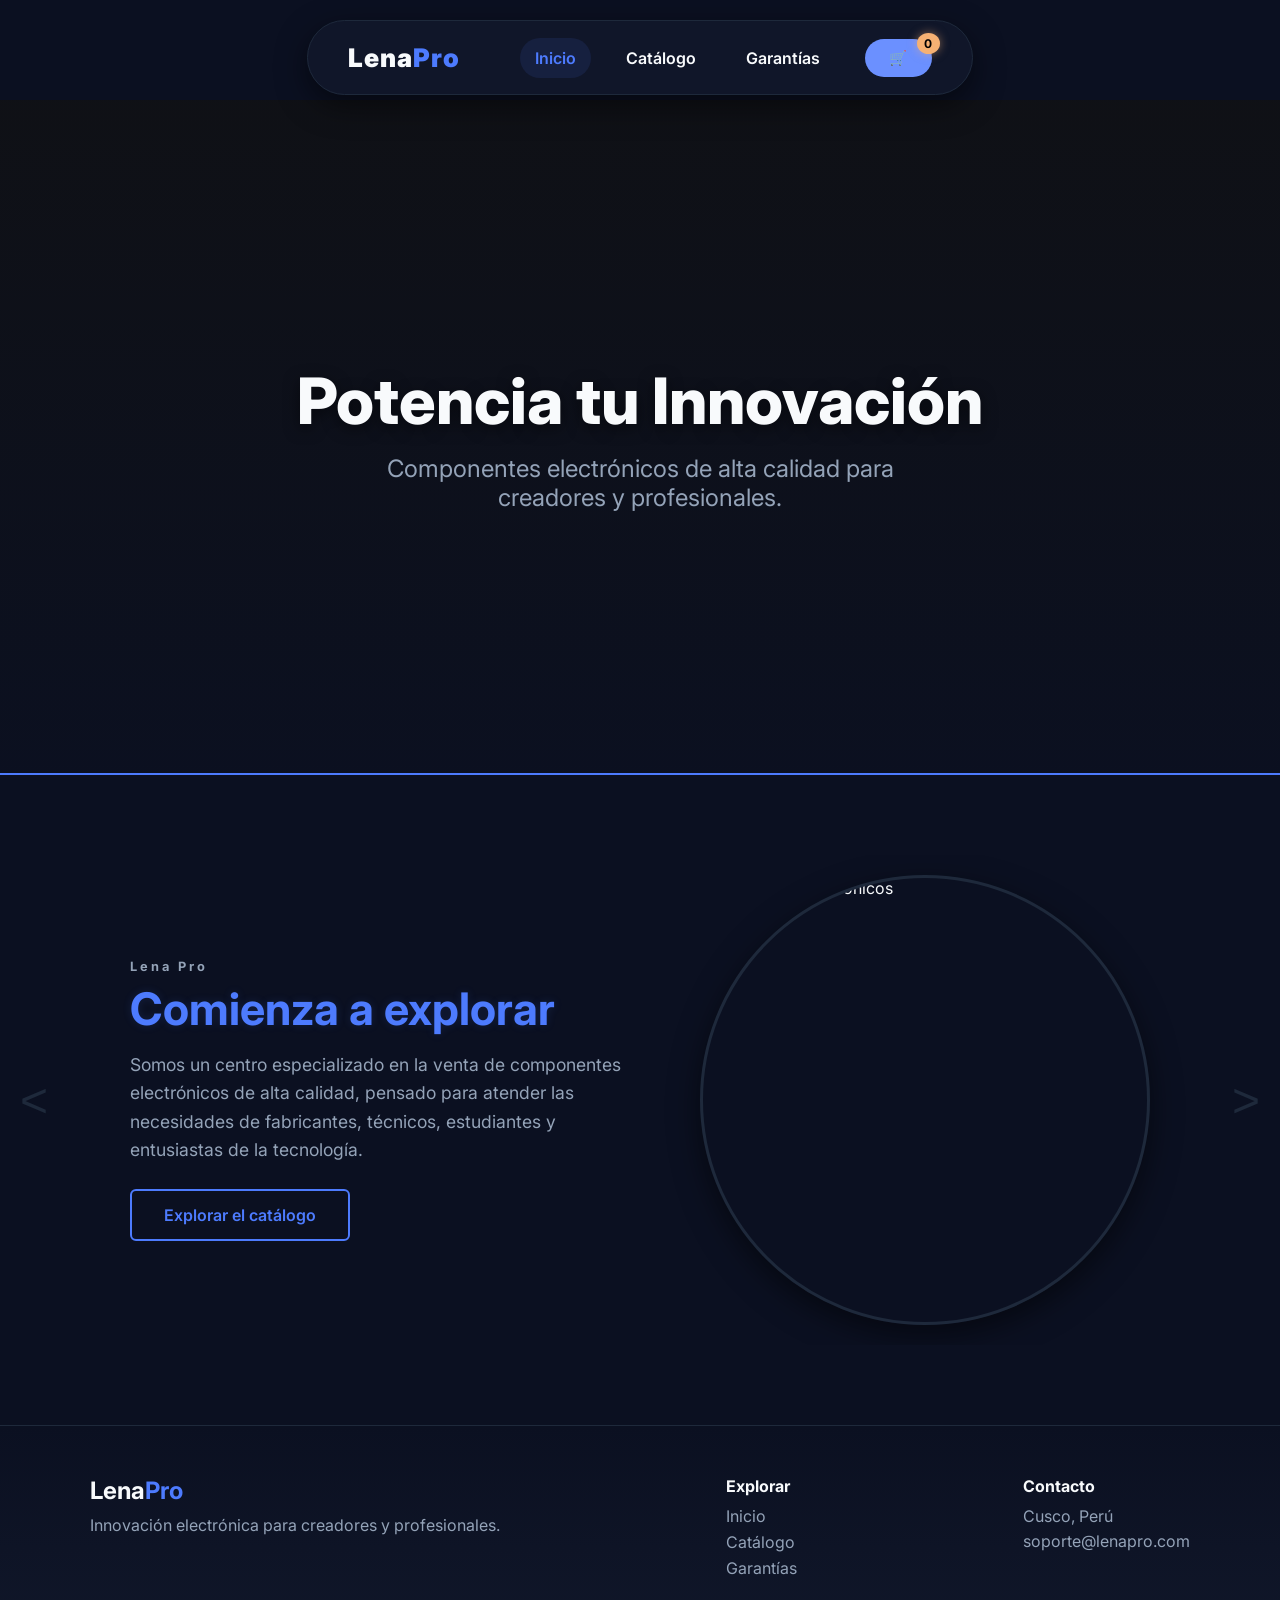
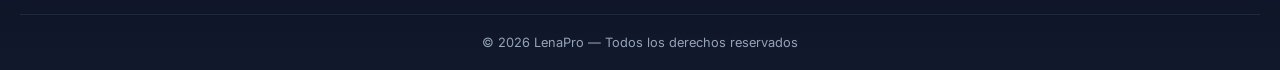
==== index.html @ ac836814 "Rename Web.html to index.html" ====
<!DOCTYPE html>
<html lang="es">

<head>
    <meta charset="UTF-8">
    <meta name="viewport" content="width=device-width, initial-scale=1.0">
    <title>Lena Pro - Componentes Electrónicos</title>
    <link href="https://fonts.googleapis.com/css2?family=Inter:wght@300;400;600;800&display=swap" rel="stylesheet">
    <link rel="stylesheet" href="css/estilos.css">
</head>

<body>

    <header class="header-flotante">
        <nav class="nav-pill">
            <input type="checkbox" id="check-menu" class="check-menu-oculto">

            <div class="nav-mobile-header">
                <a href="Web.html" class="logo-texto">Lena<span class="logo-resalte">Pro</span></a>

                <label for="check-menu" class="btn-hamburguesa" aria-label="Abrir menú">
                    <span></span>
                    <span></span>
                    <span></span>
                </label>
            </div>

            <div class="nav-colapsable">
                <ul class="nav-enlaces">
                    <li><a href="Web.html" class="active">Inicio</a></li>
                    <li><a href="catalogo.html">Catálogo</a></li>
                    <li><a href="#" id="btn-abrir-politicas">Garantías</a></li>
                </ul>

                <div class="nav-accion">
                    <a href="#" class="btn-cta-nav carrito-btn" id="btn-toggle-carrito"> 🛒
                        <span id="contador-carrito">0</span>
                    </a>
                </div>
            </div>
        </nav>
    </header>

    <div id="carrito-panel" class="carrito-panel oculto">
        <h3>Tu carrito</h3>
        <div id="carrito-items">
            <p class="carrito-vacio">El carrito está vacío</p>
        </div>
        <div class="carrito-total">
            <p>Total: S/ <span id="total">0.00</span></p>
        </div>
    </div>

    <div class="hero-banner">
        <div class="hero-content">
            <h1>Potencia tu Innovación</h1>
            <p>Componentes electrónicos de alta calidad para creadores y profesionales.</p>
        </div>
    </div>

    <main>
        <div class="carousel-wrapper">
            <button id="btn-prev" class="carousel-btn">&lt;</button>

            <div class="carousel-container">
                <div id="carousel-track" class="carousel-track">

                    <section class="carousel-slide">
                        <div class="slide-text">
                            <h2>Lena Pro</h2>
                            <h3>Comienza a explorar</h3>
                            <p>Somos un centro especializado en la venta de componentes electrónicos de alta calidad,
                                pensado para atender las necesidades de fabricantes, técnicos, estudiantes y entusiastas
                                de la tecnología.</p>
                            <a href="catalogo.html" class="action-btn">Explorar el catálogo</a>
                        </div>
                        <div class="slide-image">
                            <img class="carousel-img" src="img/tu-producto.jpg" alt="Productos Electrónicos">
                        </div>
                    </section>

                    <section class="carousel-slide">
                        <div class="slide-text">
                            <h2>Nuestra Identidad</h2>
                            <h3>Nuestra Historia</h3>
                            <p>LenaPro inició como un emprendimiento de venta de productos electrónicos a través de
                                Facebook. Con el crecimiento del negocio, surgió la necesidad de contar con una
                                plataforma propia para mejorar la experiencia del usuario.</p>
                        </div>
                        <div class="slide-image">
                            <img class="carousel-img" src="img/tu-historia.jpg" alt="Historia de Lena Pro">
                        </div>
                    </section>

                    <section class="carousel-slide">
                        <div class="slide-text">
                            <h2>Nuestra Identidad</h2>
                            <h3>Nuestra Misión</h3>
                            <p>Proporcionar componentes de alta calidad y servicios excepcionales, facilitando el desarrollo tecnológico de nuestra comunidad.</p>
                        </div>
                        <div class="slide-image">
                            <img class="carousel-img" src="img/tu-mision.jpg" alt="Misión de la empresa">
                        </div>
                    </section>

                </div>
            </div>

            <button id="btn-next" class="carousel-btn">&gt;</button>
        </div>

        </main>

    <footer class="footer-premium">
        <div class="footer-container">
            <div class="footer-brand">
                <h2>Lena<span>Pro</span></h2>
                <p>Innovación electrónica para creadores y profesionales.</p>
            </div>

            <div class="footer-links">
                <h4>Explorar</h4>
                <a href="Web.html">Inicio</a>
                <a href="catalogo.html">Catálogo</a>
                <a href="#" id="btn-abrir-politicas-footer">Garantías</a>
            </div>

            <div class="footer-contact">
                <h4>Contacto</h4>
                <p>Cusco, Perú</p>
                <p>soporte@lenapro.com</p>
            </div>
        </div>

        <div class="footer-bottom">
            <p>© 2026 LenaPro — Todos los derechos reservados</p>
        </div>
    </footer>

    <div id="modal-politicas" class="modal-overlay oculto">
        <div class="modal-content">
            <button id="btn-cerrar-modal" class="modal-close">&times;</button>
            <h2>Políticas de Cambios y Garantías</h2>
            <div class="modal-body">
                <ol>
                    <li>Comunícate a nuestro WhatsApp de soporte.</li>
                    <li>Presenta el componente en su empaque original.</li>
                    <li>Validación técnica en máximo 48 horas.</li>
                </ol>
                <p class="nota-modal">*Nota: No cubrimos daños por mala manipulación.</p>
            </div>
            <button id="btn-entendido" class="action-btn">Entendido</button>
        </div>
    </div>

    <script src="js/script.js"></script>
</body>
</html>
---- css/estilos.css ----
:root {
    --bg-base: #0B1021;       
    --bg-tarjeta: #11182B;    
    --acento-gamer: #4D7BFE;  
    --acento-pro: #6B90FF;    
    --acento-calido: #F6B173; 
    --texto-brillante: #F8FAFC; 
    --texto-suave: #94A3B8;       
    --borde-sutil: #1E293B;   
}


* {
    box-sizing: border-box;
    margin: 0;
    padding: 0;
    scroll-behavior: smooth; 
}

body {
    font-family: 'Inter', -apple-system, BlinkMacSystemFont, sans-serif;
    display: flex;
    flex-direction: column;
    min-height: 100vh;
    background-color: var(--bg-base);
    color: var(--texto-brillante);
    overflow-x: hidden; 
}


.header-flotante {
    position: fixed; 
    top: 0;
    left: 0;
    width: 100%;
    z-index: 2000; 
    padding: 15px 20px; 
    display: flex;
    justify-content: center;
    background: transparent; 
    backdrop-filter: none;
    pointer-events: none; 
}

.nav-pill {
    pointer-events: auto; 
    width: 100%;
    max-width: 1100px;
    background-color: rgba(17, 24, 43, 0.95); 
    border: 1px solid var(--borde-sutil);
    border-radius: 20px; 
    display: flex;
    flex-direction: column; 
    padding: 15px 20px;
    box-shadow: 0 10px 30px rgba(0, 0, 0, 0.5); 
    transition: all 0.3s ease;
}

.nav-mobile-header {
    display: flex;
    justify-content: space-between;
    align-items: center;
    width: 100%;
}

.logo-texto {
    font-size: 1.6rem;
    font-weight: 900;
    color: var(--texto-brillante);
    text-decoration: none;
    letter-spacing: 1px;
}

.logo-resalte { color: var(--acento-gamer); }


.check-menu-oculto { display: none; }

.btn-hamburguesa {
    cursor: pointer;
    display: flex;
    flex-direction: column;
    gap: 5px;
    padding: 5px;
}

.btn-hamburguesa span {
    display: block;
    width: 25px;
    height: 3px;
    background-color: var(--texto-brillante);
    border-radius: 3px;
    transition: all 0.3s ease;
}

.nav-colapsable {
    display: none;
    flex-direction: column;
    align-items: center;
    width: 100%;
    gap: 15px;
    padding-top: 15px;
    border-top: 1px solid var(--borde-sutil);
    margin-top: 10px;
}

.check-menu-oculto:checked ~ .nav-colapsable { display: flex; }
.check-menu-oculto:checked ~ .nav-mobile-header .btn-hamburguesa span:nth-child(1) { transform: translateY(8px) rotate(45deg); }
.check-menu-oculto:checked ~ .nav-mobile-header .btn-hamburguesa span:nth-child(2) { opacity: 0; }
.check-menu-oculto:checked ~ .nav-mobile-header .btn-hamburguesa span:nth-child(3) { transform: translateY(-8px) rotate(-45deg); }

.nav-enlaces {
    display: flex;
    flex-direction: column; 
    list-style: none;
    gap: 5px;
    width: 100%;
    text-align: center;
}

.nav-enlaces a {
    text-decoration: none;
    color: var(--texto-brillante);
    font-weight: 600;
    font-size: 1rem;
    padding: 10px 15px;
    border-radius: 25px; 
    transition: all 0.3s ease;
    display: block;
}

.nav-enlaces a:hover, .nav-enlaces a.active {
    color: var(--acento-gamer);
    background-color: rgba(77, 123, 254, 0.1);
}

.btn-cta-nav {
    background-color: var(--acento-pro); 
    color: var(--texto-brillante);
    padding: 10px 24px;
    border-radius: 50px; 
    text-decoration: none;
    font-weight: 800;
    font-size: 0.9rem;
    text-transform: uppercase;
    letter-spacing: 1px;
    transition: all 0.3s ease;
    display: inline-block;
}

.btn-cta-nav:hover {
    background-color: var(--acento-gamer);
    color: var(--bg-base);
    box-shadow: 0 0 15px rgba(77, 123, 254, 0.4); 
    transform: scale(1.05);
}


.carrito-btn { position: relative; }

#contador-carrito {
    position: absolute;
    top: -6px;
    right: -8px;
    background: var(--acento-calido); /* Naranja del estilo Glitch */
    color: #000;
    font-size: 12px;
    font-weight: bold;
    padding: 3px 7px;
    border-radius: 50%;
    box-shadow: 0 0 10px rgba(246, 177, 115, 0.5);
}

.carrito-panel {
    position: fixed;
    top: 80px;
    right: 20px;
    width: 300px;
    background: var(--bg-tarjeta);
    border: 1px solid var(--borde-sutil);
    border-radius: 12px;
    padding: 20px;
    z-index: 1999;
    box-shadow: 0 10px 40px rgba(0,0,0,0.8);
    transition: transform 0.3s ease, opacity 0.3s ease;
}

.carrito-panel.oculto {
    transform: translateX(120%);
    opacity: 0;
    pointer-events: none;
}

.carrito-panel h3 { margin-bottom: 15px; border-bottom: 1px solid var(--borde-sutil); padding-bottom: 10px;}
.carrito-vacio { color: var(--texto-suave); font-style: italic; text-align: center; }
.carrito-item { display: flex; justify-content: space-between; margin-bottom: 10px; }
.carrito-item button { background: #ef4444; border: none; color: white; border-radius: 5px; cursor: pointer; }
.carrito-total { margin-top: 15px; font-weight: bold; color: var(--acento-gamer); border-top: 1px solid var(--borde-sutil); padding-top: 10px; text-align: right;}


.hero-banner {
    width: 100%;
    height: 75vh; 
    margin-top: 100px; 
    background-image: linear-gradient(to bottom, rgba(11, 16, 33, 0.3), rgba(11, 16, 33, 0.95)), url('../img/tu-imagen-hero.jpg'); 
    background-color: #111; 
    background-size: cover; 
    background-position: center; 
    background-repeat: no-repeat; 
    border-bottom: 2px solid var(--acento-gamer);
    display: flex;
    justify-content: center;
    align-items: center;
    text-align: center;
    padding: 20px;
}

.hero-content h1 {
    font-size: 2.5rem; 
    font-weight: 800;
    margin-bottom: 15px;
    text-shadow: 0 4px 15px rgba(0,0,0,0.5);
}

.hero-content p {
    font-size: 1.5rem;
    color: var(--texto-suave);
    max-width: 600px;
    margin: 0 auto;
}


.carousel-wrapper {
    position: relative; 
    padding: 40px 0; 
    background-color: var(--bg-base);
    display: block; 
}

.carousel-btn {
    position: absolute;
    top: 50%;
    transform: translateY(-50%);
    background-color: rgba(17, 24, 43, 0.9); 
    border: 1px solid var(--borde-sutil);
    border-radius: 50%; 
    width: 40px;
    height: 40px;
    display: flex;
    justify-content: center;
    align-items: center;
    font-size: 1.2rem;
    color: var(--acento-gamer);
    cursor: pointer;
    transition: all 0.3s ease;
    z-index: 20; 
}

#btn-prev { left: 5px; } 
#btn-next { right: 5px; } 

.carousel-btn:hover {
    background-color: var(--acento-pro);
    color: var(--texto-brillante);
    box-shadow: 0 0 10px var(--acento-pro);
}

.carousel-container {
    width: 100%;
    overflow: hidden; 
    max-width: 1100px;
    margin: 0 auto;
}

.carousel-track {
    display: flex;
    transition: transform 0.6s cubic-bezier(0.25, 1, 0.5, 1); 
    width: 100%;
}

.carousel-slide {
    min-width: 100%;
    box-sizing: border-box;
    padding: 10px 50px; 
    display: flex;
    flex-direction: column; 
    justify-content: center;
    align-items: center;
    gap: 20px; 
    text-align: center; 
}

.slide-text h2 { font-size: 0.8rem; color: var(--texto-suave); margin-bottom: 8px; letter-spacing: 3px; }
.slide-text h3 { font-size: 1.6rem; color: var(--acento-gamer); margin-bottom: 15px; text-shadow: 0 0 10px rgba(77, 123, 254, 0.15); }
.slide-text p { font-size: 0.95rem; line-height: 1.6; color: var(--texto-suave); margin-bottom: 25px; }

.action-btn {
    display: inline-block;
    color: var(--acento-gamer);
    padding: 10px 24px;
    font-size: 0.85rem;
    text-decoration: none;
    border: 2px solid var(--acento-gamer);
    border-radius: 6px;
    font-weight: 600;
    transition: all 0.3s ease;
}

.action-btn:hover { background-color: var(--acento-gamer); color: var(--bg-base); box-shadow: 0 0 15px rgba(77, 123, 254, 0.3); }

.carousel-img {
    width: 240px; 
    height: 240px; 
    min-width: 240px; 
    min-height: 240px; 
    object-fit: cover; 
    border-radius: 50%; 
    border: 3px solid var(--borde-sutil);
    box-shadow: 0 10px 30px rgba(0,0,0,0.5);
    transition: all 0.4s ease;
}

.carousel-img:hover { border-color: var(--acento-gamer); box-shadow: 0 0 40px rgba(77, 123, 254, 0.2); transform: scale(1.02); }


.filtros-wrapper {
    display: flex;
    flex-direction: column;
    gap: 20px;
    margin-bottom: 50px;
    background-color: var(--bg-tarjeta);
    padding: 20px 30px;
    border-radius: 15px;
    border: 1px solid var(--borde-sutil);
    box-shadow: 0 10px 30px rgba(0, 0, 0, 0.3);
}


.barra-busqueda {
    display: flex;
    width: 100%;
    position: relative;
}

.barra-busqueda input {
    flex: 1;
    padding: 16px 20px;
    background-color: var(--bg-base); 
    border: 2px solid var(--borde-sutil);
    color: var(--texto-brillante);
    font-size: 1rem;
    border-radius: 12px 0 0 12px; 
    outline: none;
    transition: all 0.3s ease;
}


.barra-busqueda input:focus {
    border-color: var(--acento-gamer);
    box-shadow: inset 0 0 10px rgba(77, 123, 254, 0.2);
}

.barra-busqueda input::placeholder {
    color: var(--texto-suave);
}


.barra-busqueda button {
    padding: 0 25px;
    background-color: var(--acento-gamer);
    color: var(--bg-base);
    border: none;
    border-radius: 0 12px 12px 0; 
    cursor: pointer;
    transition: all 0.3s ease;
    display: flex;
    align-items: center;
    justify-content: center;
}

.barra-busqueda button:hover {
    background-color: var(--texto-brillante);
    box-shadow: 0 0 15px var(--acento-gamer);
}


.botones-filtro {
    display: flex;
    justify-content: flex-end; 
}


.btn-filtro {
    background-color: transparent;
    color: var(--texto-suave);
    border: 2px solid var(--texto-suave);
    padding: 10px 24px;
    border-radius: 50px;
    cursor: pointer;
    font-weight: 800;
    text-transform: uppercase;
    text-decoration: none;
    letter-spacing: 1px;
    transition: all 0.3s ease;
    font-size: 0.9rem;
}

/* Efecto hover del botón */
.btn-filtro:hover, .btn-filtro.active {
    background-color: rgba(246, 177, 115, 0.1); /* Fondo naranja tenue */
    color: var(--acento-calido);
    border-color: var(--acento-calido);
    box-shadow: 0 0 15px rgba(246, 177, 115, 0.4);
    transform: translateY(-2px);
}


.catalogo-grid { 
    display: grid; 
    grid-template-columns: repeat(auto-fill, minmax(280px, 1fr)); 
    gap: 30px; 
}

.producto-card {
    background-color: var(--bg-tarjeta);
    border: 1px solid var(--borde-sutil);
    border-radius: 20px; 
    box-shadow: 2px 2px 10px rgba(0, 0, 0, 0.5);
    display: flex;
    flex-direction: column;
    overflow: hidden;
    position: relative;
    transition: all 0.3s ease-in-out;
    padding: 0; 
}

.producto-card:hover {
    box-shadow: 0 0 0 4px var(--acento-gamer), 0 10px 25px rgba(77, 123, 254, 0.2);
    transform: translateY(-6px);
    border-color: transparent;
}

.producto-card::before {
    content: '';
    display: block; width: 100%; aspect-ratio: 1;
    background-color: rgba(0, 0, 0, 0.3);
    background-image: 
        linear-gradient(rgba(255,255,255,0.03) 1px, transparent 1px),
        linear-gradient(90deg, rgba(255,255,255,0.03) 1px, transparent 1px);
    background-size: 20px 20px;
    border-bottom: 1px solid var(--borde-sutil);
    position: absolute; top: 0; left: 0; z-index: 1;
}

.badge {
    position: absolute; top: 15px; left: 15px;
    color: #000; font-weight: 900; font-size: 11px; letter-spacing: 1px;
    padding: 5px 10px; border-radius: 6px; z-index: 3;
    box-shadow: 0 4px 10px rgba(0,0,0,0.3);
}
.badge-nuevo { background-color: #4bf696; }
.badge-seller { background-color: var(--acento-calido); }

.producto-card img { 
    width: 75%; height: auto; aspect-ratio: 1; object-fit: contain; 
    margin: 20px auto 10px auto; 
    position: relative; z-index: 2; 
    filter: drop-shadow(5px 5px 10px rgba(0, 0, 0, 0.8));
    transition: transform 0.4s cubic-bezier(0.175, 0.885, 0.32, 1.275);
}

.producto-card:hover img { transform: scale(1.15); }

.producto-categoria { 
    color: var(--texto-suave); font-size: 11px; font-weight: 700; text-transform: uppercase; letter-spacing: 1px;
    margin: -10px 20px 0 20px; z-index: 2; position: relative; text-align: left; display: block;
}

.producto-card h3 { 
    font-size: 1.1rem; font-weight: 900; text-transform: uppercase; line-height: 1.2;
    color: var(--texto-brillante); margin: 15px 20px 5px 20px; position: relative; z-index: 2; text-align: left;
}

.producto-precio { 
    font-size: 1.4rem; font-weight: 900; color: var(--acento-calido); 
    margin: 0 20px 20px 20px; position: relative; z-index: 2; text-align: left;
}

.producto-precio span { font-size: 12px; color: var(--texto-suave); font-weight: normal; margin-left: 3px; }

.btn-comprar {
    background-color: var(--acento-gamer); color: #fff;
    border: none; border-radius: 10px; padding: 12px 20px;
    font-size: 0.9rem; font-weight: 900; text-transform: uppercase; letter-spacing: 1px;
    cursor: pointer; transition: all 0.3s ease;
    width: calc(100% - 40px); margin: auto 20px 20px 20px; position: relative; z-index: 2;
}

.btn-comprar:hover { 
    background-color: var(--texto-brillante); color: var(--bg-base); box-shadow: 0 0 15px var(--acento-gamer); 
}

.animar { animation: pop 0.3s ease; }
@keyframes pop { 0% { transform: scale(1); } 50% { transform: scale(1.2); } 100% { transform: scale(1); } }


.footer-premium {
    background: linear-gradient(180deg, #0B1021, #11182B);
    border-top: 1px solid var(--borde-sutil);
    padding: 50px 20px 20px;
}

.footer-container {
    max-width: 1100px; margin: auto; display: flex; justify-content: space-between; gap: 30px; flex-wrap: wrap;
}

.footer-brand h2 { font-size: 1.5rem; }
.footer-brand span { color: var(--acento-gamer); }
.footer-brand p { color: var(--texto-suave); margin-top: 10px; }

.footer-links h4, .footer-contact h4 { margin-bottom: 10px; color: var(--texto-brillante); }
.footer-links a { display: block; color: var(--texto-suave); text-decoration: none; margin-bottom: 6px; transition: 0.3s; }
.footer-links a:hover { color: var(--acento-gamer); }
.footer-contact p { color: var(--texto-suave); margin-bottom: 5px; }

.footer-bottom { text-align: center; margin-top: 30px; font-size: 0.8rem; color: var(--texto-suave); border-top: 1px solid var(--borde-sutil); padding-top: 20px;}


.modal-overlay {
    position: fixed; top: 0; left: 0; width: 100%; height: 100%; background-color: rgba(11, 16, 33, 0.85); 
    display: flex; justify-content: center; align-items: center; z-index: 3000; padding: 20px; opacity: 1; transition: opacity 0.3s ease;
}

.oculto { display: none !important; opacity: 0; }

.modal-content {
    background-color: var(--bg-tarjeta); border: 1px solid var(--acento-gamer); border-radius: 12px; width: 100%; max-width: 500px; padding: 30px; position: relative; box-shadow: 0 10px 40px rgba(77, 123, 254, 0.15); text-align: left;
}

.modal-close { position: absolute; top: 15px; right: 20px; background: none; border: none; color: var(--texto-suave); font-size: 2rem; cursor: pointer; transition: color 0.3s; }
.modal-close:hover { color: var(--acento-gamer); }
.modal-content h2 { font-size: 1.5rem; margin-bottom: 20px; padding-right: 30px; }
.modal-body p, .modal-body li { color: var(--texto-suave); font-size: 1rem; line-height: 1.6; margin-bottom: 15px; }
.modal-body ol { padding-left: 20px; margin-bottom: 20px; color: var(--texto-suave); }
.nota-modal { font-size: 0.85rem !important; color: #ef4444 !important; font-style: italic; }
.modal-content .action-btn { width: 100%; text-align: center; margin-top: 10px; }


@media (min-width: 768px) {

    .header-flotante { padding: 20px; }
    .nav-pill { 
        flex-direction: row; justify-content: center; align-items: center; 
        border-radius: 50px; padding: 10px 40px; height: 75px; width: auto; gap: 60px; 
    }
    .btn-hamburguesa { display: none; }
    .nav-colapsable { 
        display: flex !important; flex-direction: row; width: auto; padding-top: 0; 
        border-top: none; margin-top: 0; gap: 30px; align-items: center; flex: unset; justify-content: center; 
    }
    .nav-enlaces { flex-direction: row; width: auto; gap: 20px; margin: 0; }
    

    .hero-content h1 { font-size: 4rem; }


    .carousel-wrapper { display: flex; padding: 80px 20px; }
    .carousel-btn { position: static; transform: none; background: none; border: none; width: auto; height: auto; font-size: 3rem; color: var(--borde-sutil); }
    .carousel-btn:hover { background: none; color: var(--acento-gamer); box-shadow: none; transform: scale(1.2); }
    .carousel-slide { flex-direction: row; padding: 20px 40px; gap: 60px; text-align: left; }
    .slide-text { text-align: left; }
    .slide-text h3 { font-size: 2.8rem; }
    .slide-text p { font-size: 1.1rem; }
    .action-btn { padding: 14px 32px; font-size: 1rem; }
    .slide-image { flex: 0 0 auto; } 
    .carousel-img { width: 450px; height: 450px; min-width: 450px; min-height: 450px; flex-shrink: 0; max-width: none; } 

    /* --- 4. CATÁLOGO Y FILTROS --- */
    .filtros-wrapper { flex-direction: row; justify-content: space-between; align-items: center; }
    .barra-busqueda { width: 70%; }
    .botones-filtro { width: 25%; }
}


.ofertas-full-width {
    width: 100vw;
    position: relative;
    left: 50%;
    right: 50%;
    margin-left: -50vw;
    margin-right: -50vw;
    display: flex;
    flex-direction: column;
    align-items: center;
    margin-bottom: 60px;
}


.carrusel-ofertas-hero {
    position: relative;
    width: 100%;
    height: 60vh; 
    min-height: 400px;
    max-height: 700px;
    overflow: hidden;
    background-color: var(--bg-base);
}

.ofertas-track {
    display: flex;
    width: 100%;
    height: 100%;
    overflow-x: auto;
    scroll-snap-type: x mandatory;
    scrollbar-width: none; 
}
.ofertas-track::-webkit-scrollbar { display: none; }

.oferta-img {
    width: 100vw; 
    height: 100%;
    object-fit: cover;
    flex-shrink: 0;
    scroll-snap-align: start;
}


.ofertas-overlay {
    position: absolute;
    top: 0; left: 0; width: 100%; height: 100%;
    background: linear-gradient(to bottom, transparent 50%, var(--bg-base) 100%);
    pointer-events: none;
}

.oferta-btn {
    position: absolute; top: 50%; transform: translateY(-50%);
    background: rgba(11, 16, 33, 0.5); color: var(--texto-brillante);
    border: 2px solid var(--texto-suave);
    width: 50px; height: 50px; border-radius: 50%;
    cursor: pointer; z-index: 10; font-weight: 900; font-size: 1.5rem;
    transition: 0.3s;
    backdrop-filter: blur(5px);
}
.oferta-btn:hover { background: var(--acento-gamer); color: var(--bg-base); border-color: var(--acento-gamer); transform: translateY(-50%) scale(1.1); }
.oferta-btn.prev { left: 30px; }
.oferta-btn.next { right: 30px; }


.categorias-grid-botones {
    display: grid;
    grid-template-columns: repeat(2, 1fr);
    gap: 30px;
    width: 100%;
    max-width: 1200px;
    padding: 0 20px;
    margin-top: -80px; 
    z-index: 20;
}

.categoria-btn {
    position: relative;
    height: 220px; 
    border-radius: 20px;
    overflow: hidden;
    display: block;
    border: 2px solid var(--borde-sutil);
    background-color: var(--bg-tarjeta);
    box-shadow: 0 15px 35px rgba(0,0,0,0.8);
    transition: all 0.4s cubic-bezier(0.175, 0.885, 0.32, 1.275);
}

.categoria-btn img {
    width: 100%;
    height: 100%;
    object-fit: cover;
    opacity: 0.4;
    transition: all 0.5s ease;
    filter: grayscale(80%); 
}

.categoria-titulo {
    position: absolute;
    top: 50%; left: 50%;
    transform: translate(-50%, -50%);
    color: var(--texto-brillante);
    font-size: 2.8rem;
    font-weight: 900;
    text-transform: uppercase;
    letter-spacing: 4px;
    text-shadow: 2px 2px 20px rgba(0,0,0,0.9);
    z-index: 2;
    pointer-events: none;
    transition: all 0.3s ease;
}


.categoria-btn:hover {
    border-color: var(--acento-gamer);
    box-shadow: 0 0 30px rgba(77, 123, 254, 0.5), 0 20px 40px rgba(0,0,0,0.8); 
    transform: translateY(-8px);
}

.categoria-btn:hover img {
    transform: scale(1.15); 
    opacity: 0.9; 
    filter: grayscale(0%); 
}

.categoria-btn:hover .categoria-titulo {
    color: var(--acento-calido); 
    text-shadow: 0 0 25px rgba(246, 177, 115, 0.9); 
    letter-spacing: 6px; 
}


@media (max-width: 768px) {
    .carrusel-ofertas-hero { height: 40vh; min-height: 300px; }
    .categorias-grid-botones { grid-template-columns: 1fr; margin-top: -40px; gap: 15px;}
    .categoria-btn { height: 150px; }
    .categoria-titulo { font-size: 2rem; }
    .oferta-btn { width: 40px; height: 40px; font-size: 1.2rem; }
    .oferta-btn.prev { left: 10px; }
    .oferta-btn.next { right: 10px; }
}
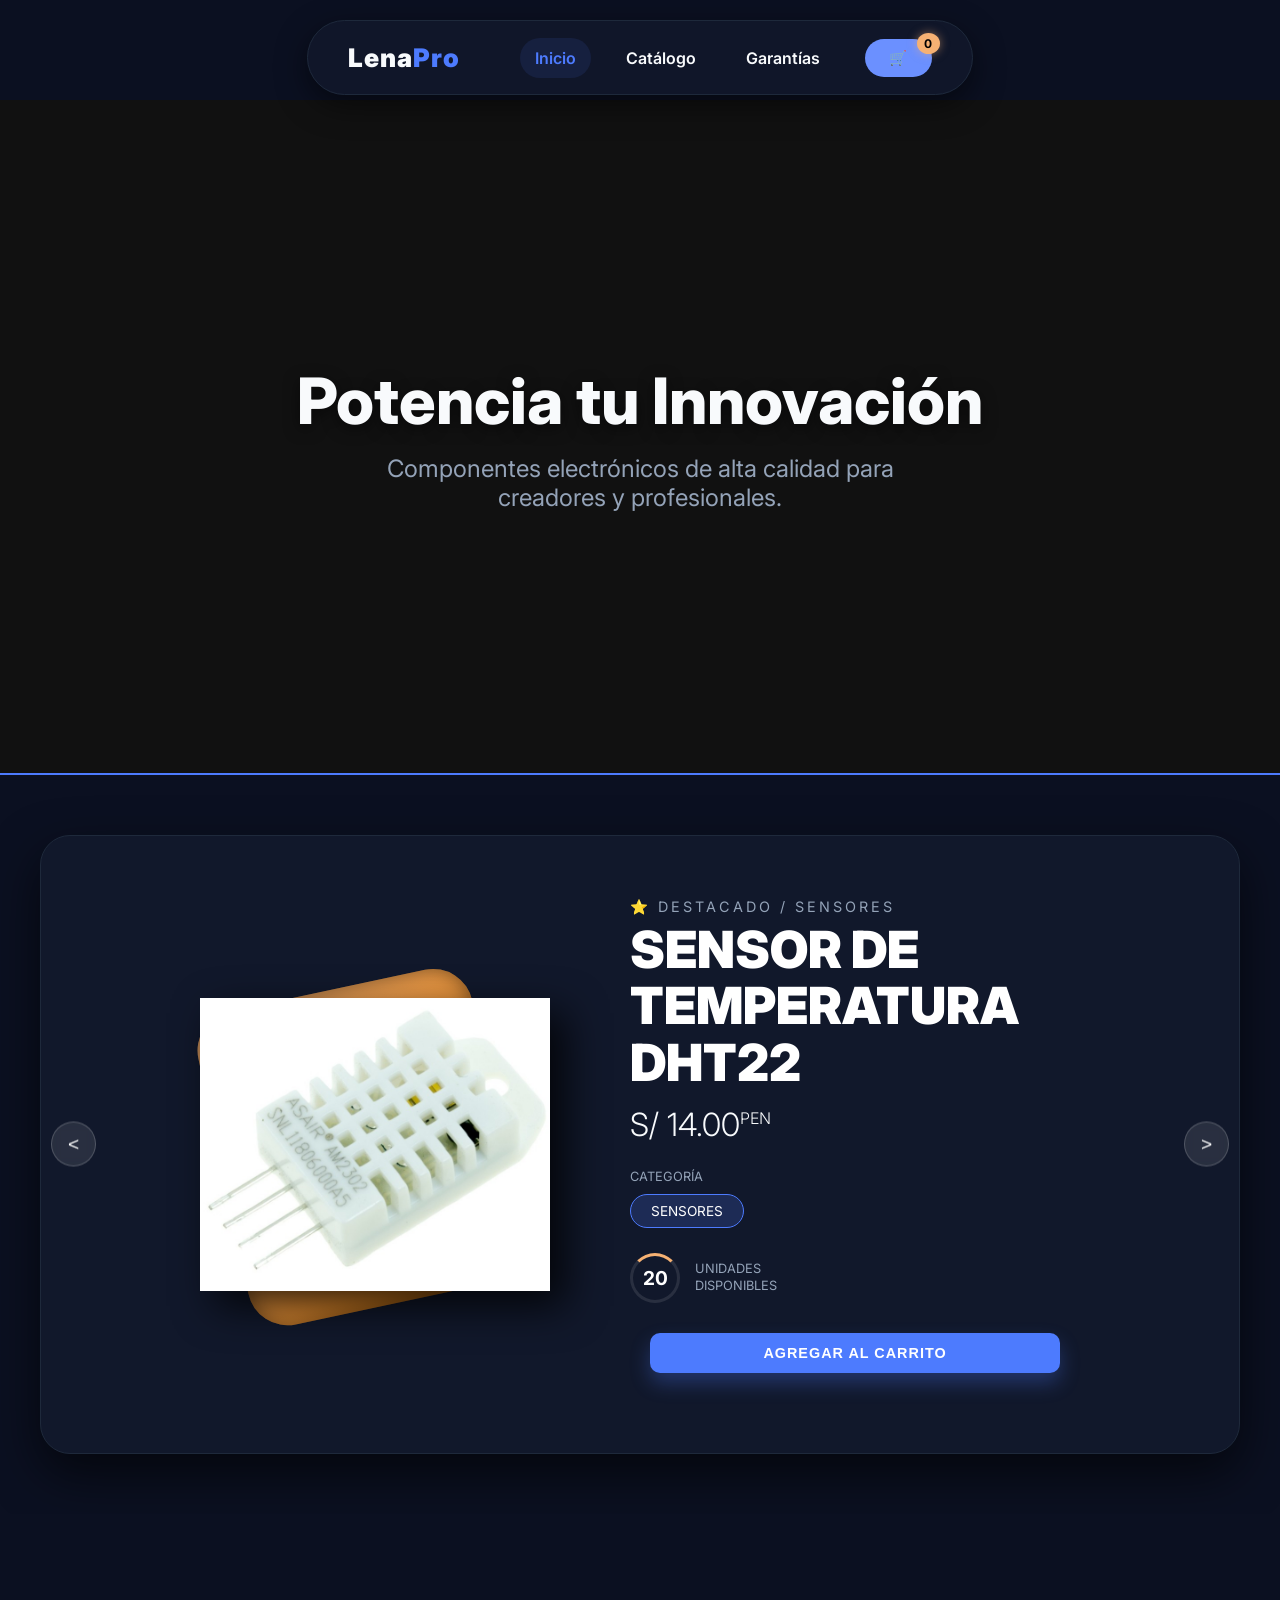
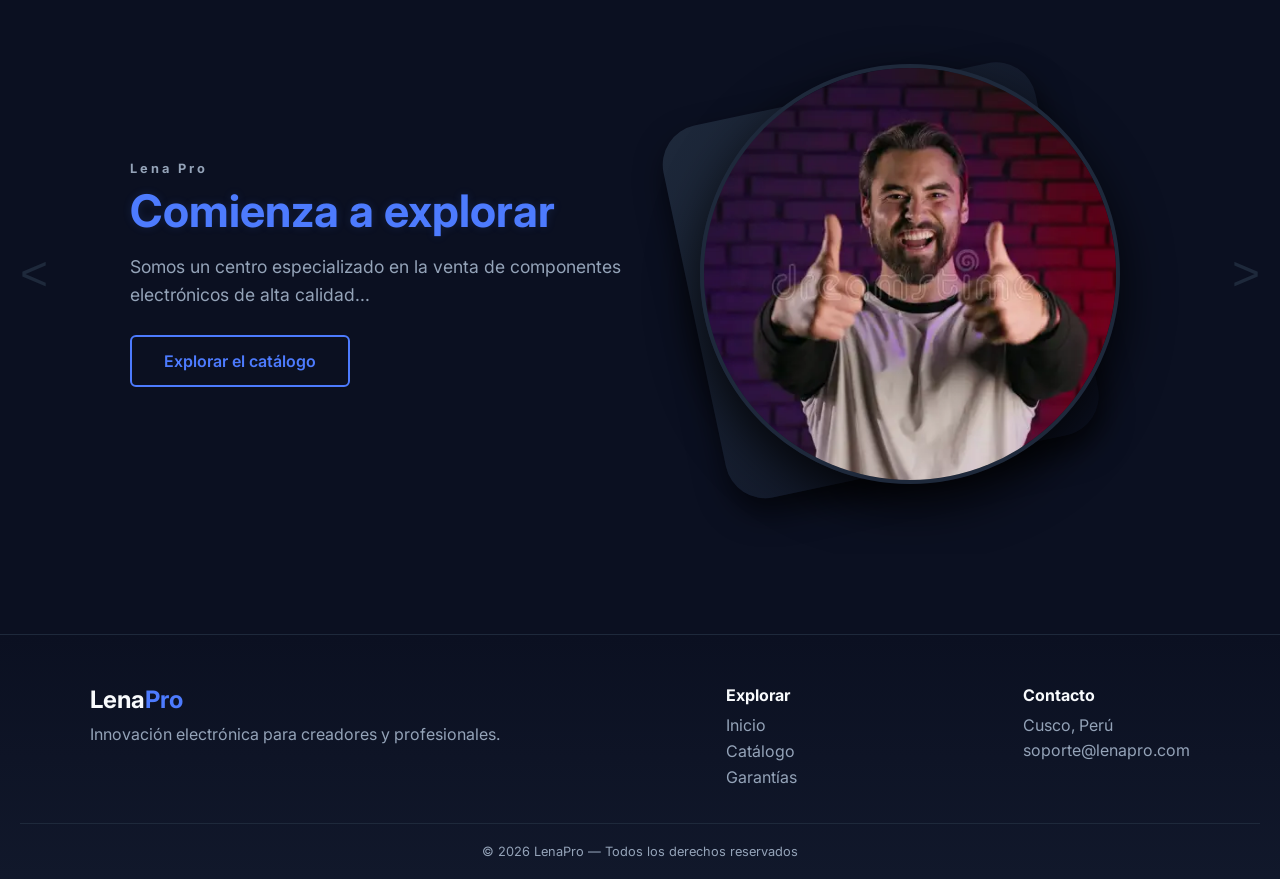
==== commit 6d4cb832: "tercer commit: Sistema e-commerce Lena Pro completo con backend Flask" ====
--- a/index.html
+++ b/index.html
@@ -16,7 +16,7 @@
             <input type="checkbox" id="check-menu" class="check-menu-oculto">
 
             <div class="nav-mobile-header">
-                <a href="Web.html" class="logo-texto">Lena<span class="logo-resalte">Pro</span></a>
+                <a href="index.html" class="logo-texto">Lena<span class="logo-resalte">Pro</span></a>
 
                 <label for="check-menu" class="btn-hamburguesa" aria-label="Abrir menú">
                     <span></span>
@@ -27,8 +27,8 @@
 
             <div class="nav-colapsable">
                 <ul class="nav-enlaces">
-                    <li><a href="Web.html" class="active">Inicio</a></li>
-                    <li><a href="catalogo.html">Catálogo</a></li>
+                    <li><a href="index.html" class="active">Inicio</a></li>
+                    <li><a href="Catalogo.html">Catálogo</a></li>
                     <li><a href="#" id="btn-abrir-politicas">Garantías</a></li>
                 </ul>
 
@@ -49,9 +49,74 @@
         <div class="carrito-total">
             <p>Total: S/ <span id="total">0.00</span></p>
         </div>
+        <button id="btn-abrir-checkout" class="btn-finalizar-compra" style="margin-top: 15px;">Finalizar compra</button>
+    </div>
+
+    <div id="checkout" class="checkout oculto">
+        <div class="checkout-contenido">
+            <h2 style="margin-bottom: 15px; font-size: 1.8rem;">Resumen de compra</h2>
+
+            <div id="checkout-items" style="margin-bottom: 15px; max-height: 200px; overflow-y: auto; padding-right: 10px;"></div>
+
+            <div class="checkout-total" style="font-size: 1.5rem; margin-bottom: 20px; color: var(--acento-gamer); font-weight: bold; border-top: 1px solid var(--borde-sutil); padding-top: 15px;">
+                Total a pagar: S/ <span id="checkout-total">0.00</span>
+            </div>
+
+            <form id="form-checkout" class="checkout-form-container">
+                <div class="checkout-form">
+                    <h3 style="margin-bottom: 15px; color: var(--texto-suave);">Datos para la Etiqueta de Envío</h3>
+
+                    <div style="display: grid; grid-template-columns: 1fr 1fr; gap: 10px; margin-bottom: 10px;">
+                        <input type="text" id="envio-nombre" placeholder="Nombres y Apellidos completos" required>
+                        <input type="text" id="envio-dni" placeholder="DNI / RUC" pattern="[0-9]{8,11}" title="Debe contener entre 8 y 11 dígitos numéricos" required>
+                    </div>
+
+                    <div style="display: grid; grid-template-columns: 1fr 1fr; gap: 10px; margin-bottom: 10px;">
+                        <input type="tel" id="envio-celular" placeholder="Celular (Ej. 987654321)" pattern="9[0-9]{8}" title="Debe empezar con 9 y tener 9 dígitos" required>
+                        <input type="email" id="envio-email" placeholder="Correo Electrónico para recibo" required>
+                    </div>
+
+                    <div style="display: grid; grid-template-columns: 1fr 1fr 1fr; gap: 10px; margin-bottom: 10px;">
+                        <input type="text" id="envio-departamento" placeholder="Región (Ej. Cusco)" required>
+                        <input type="text" id="envio-provincia" placeholder="Provincia (Ej. Cusco)" required>
+                        <input type="text" id="envio-distrito" placeholder="Distrito (Ej. Wanchaq)" required>
+                    </div>
+
+                    <div style="display: flex; flex-direction: column; gap: 10px;">
+                        <input type="text" id="envio-direccion" placeholder="Dirección exacta (Av, Calle, Nro, Urb)" required>
+                        <input type="text" id="envio-referencia" placeholder="Referencia (Ej. Casa verde frente al parque)" required>
+                    </div>
+                </div>
+
+                <div class="metodos-pago" style="margin-bottom: 20px; margin-top: 20px;">
+                    <h3 style="margin-bottom: 10px; color: var(--texto-suave);">Elige una forma de pago</h3>
+                    <label class="opcion-pago">
+                        <input type="radio" name="pago" value="tarjeta" required checked>
+                        <span style="margin-left: 10px; color: white;">Tarjeta de Crédito o Débito</span>
+                    </label>
+                    <label class="opcion-pago">
+                        <input type="radio" name="pago" value="yape">
+                        <span style="margin-left: 10px; color: white;">Yape / Plin</span>
+                    </label>
+                    <label class="opcion-pago">
+                        <input type="radio" name="pago" value="transferencia">
+                        <span style="margin-left: 10px; color: white;">Transferencia Bancaria</span>
+                    </label>
+                </div>
+
+                <div class="checkout-botones">
+                    <button type="button" id="btn-volver-carrito" class="btn-volver">← Volver</button>
+                    <button type="submit" id="btn-confirmar-pago" class="btn-confirmar-pago">Confirmar y Pagar</button>
+                </div>
+            </form>
+        </div>
     </div>
 
     <div class="hero-banner">
+        <video autoplay muted loop playsinline class="video-bg">
+            <source src="video/hero.mp4" type="video/mp4">
+        </video>
+
         <div class="hero-content">
             <h1>Potencia tu Innovación</h1>
             <p>Componentes electrónicos de alta calidad para creadores y profesionales.</p>
@@ -59,7 +124,19 @@
     </div>
 
     <main>
+        <section class="showcase-container" style="margin-top: 60px;">
+            <button id="showcase-prev" class="showcase-btn">&lt;</button>
+
+            <div class="showcase-track-wrapper">
+                <div id="showcase-track" class="showcase-track">
+                </div>
+            </div>
+
+            <button id="showcase-next" class="showcase-btn">&gt;</button>
+        </section>
+
         <div class="carousel-wrapper">
+
             <button id="btn-prev" class="carousel-btn">&lt;</button>
 
             <div class="carousel-container">
@@ -69,13 +146,12 @@
                         <div class="slide-text">
                             <h2>Lena Pro</h2>
                             <h3>Comienza a explorar</h3>
-                            <p>Somos un centro especializado en la venta de componentes electrónicos de alta calidad,
-                                pensado para atender las necesidades de fabricantes, técnicos, estudiantes y entusiastas
-                                de la tecnología.</p>
-                            <a href="catalogo.html" class="action-btn">Explorar el catálogo</a>
+                            <p>Somos un centro especializado en la venta de componentes electrónicos de alta calidad...</p>
+                            <a href="Catalogo.html" class="action-btn">Explorar el catálogo</a>
                         </div>
                         <div class="slide-image">
-                            <img class="carousel-img" src="img/tu-producto.jpg" alt="Productos Electrónicos">
+                            <div class="shape-backdrop" style="background: linear-gradient(135deg, #1E293B, #0B1021);"></div>
+                            <img class="carousel-img" src="img/explorar.webp" alt="Productos Electrónicos">
                         </div>
                     </section>
 
@@ -83,12 +159,11 @@
                         <div class="slide-text">
                             <h2>Nuestra Identidad</h2>
                             <h3>Nuestra Historia</h3>
-                            <p>LenaPro inició como un emprendimiento de venta de productos electrónicos a través de
-                                Facebook. Con el crecimiento del negocio, surgió la necesidad de contar con una
-                                plataforma propia para mejorar la experiencia del usuario.</p>
+                            <p>LenaPro inició como un emprendimiento de venta de productos electrónicos a través de Facebook...</p>
                         </div>
                         <div class="slide-image">
-                            <img class="carousel-img" src="img/tu-historia.jpg" alt="Historia de Lena Pro">
+                            <div class="shape-backdrop" style="background: linear-gradient(135deg, #4D7BFE, #1E3A8A);"></div>
+                            <img class="carousel-img" src="img/historia.jpeg" alt="Historia de Lena Pro">
                         </div>
                     </section>
 
@@ -96,10 +171,11 @@
                         <div class="slide-text">
                             <h2>Nuestra Identidad</h2>
                             <h3>Nuestra Misión</h3>
-                            <p>Proporcionar componentes de alta calidad y servicios excepcionales, facilitando el desarrollo tecnológico de nuestra comunidad.</p>
+                            <p>Proporcionar componentes de alta calidad y servicios excepcionales...</p>
                         </div>
                         <div class="slide-image">
-                            <img class="carousel-img" src="img/tu-mision.jpg" alt="Misión de la empresa">
+                            <div class="shape-backdrop" style="background: linear-gradient(135deg, #F6B173, #D97706);"></div>
+                            <img class="carousel-img" src="img/nuestramision.jpg" alt="Misión de la empresa">
                         </div>
                     </section>
 
@@ -109,7 +185,7 @@
             <button id="btn-next" class="carousel-btn">&gt;</button>
         </div>
 
-        </main>
+    </main>
 
     <footer class="footer-premium">
         <div class="footer-container">
@@ -120,8 +196,8 @@
 
             <div class="footer-links">
                 <h4>Explorar</h4>
-                <a href="Web.html">Inicio</a>
-                <a href="catalogo.html">Catálogo</a>
+                <a href="index.html">Inicio</a>
+                <a href="Catalogo.html">Catálogo</a>
                 <a href="#" id="btn-abrir-politicas-footer">Garantías</a>
             </div>
 
@@ -133,7 +209,7 @@
         </div>
 
         <div class="footer-bottom">
-            <p>© 2026 LenaPro — Todos los derechos reservados</p>
+            <p><a href="login.html" style="color: inherit; text-decoration: none; cursor: default;">©</a> 2026 LenaPro — Todos los derechos reservados</p>
         </div>
     </footer>
 
@@ -155,4 +231,5 @@
 
     <script src="js/script.js"></script>
 </body>
-</html>
+
+</html>
--- a/css/estilos.css
+++ b/css/estilos.css
@@ -1,4 +1,6 @@
-
+/* ==========================================
+   PALETA DE COLORES: NEON NIGHTSCAPE
+   ========================================== */
 :root {
     --bg-base: #0B1021;       
     --bg-tarjeta: #11182B;    
@@ -10,7 +12,9 @@
     --borde-sutil: #1E293B;   
 }
 
-
+/* ==========================================
+   RESET BÁSICO Y CUERPO (BODY)
+   ========================================== */
 * {
     box-sizing: border-box;
     margin: 0;
@@ -28,7 +32,9 @@
     overflow-x: hidden; 
 }
 
-
+/* ==========================================
+   SECCIÓN SUPERIOR (Navegación Flotante) 
+   ========================================== */
 .header-flotante {
     position: fixed; 
     top: 0;
@@ -57,487 +63,360 @@
     transition: all 0.3s ease;
 }
 
-.nav-mobile-header {
-    display: flex;
-    justify-content: space-between;
-    align-items: center;
-    width: 100%;
-}
-
-.logo-texto {
-    font-size: 1.6rem;
-    font-weight: 900;
-    color: var(--texto-brillante);
-    text-decoration: none;
-    letter-spacing: 1px;
-}
-
+.nav-mobile-header { display: flex; justify-content: space-between; align-items: center; width: 100%; }
+.logo-texto { font-size: 1.6rem; font-weight: 900; color: var(--texto-brillante); text-decoration: none; letter-spacing: 1px; }
 .logo-resalte { color: var(--acento-gamer); }
 
-
+/* --- LÓGICA CSS DEL MENÚ HAMBURGUESA --- */
 .check-menu-oculto { display: none; }
-
-.btn-hamburguesa {
-    cursor: pointer;
-    display: flex;
-    flex-direction: column;
-    gap: 5px;
-    padding: 5px;
-}
-
-.btn-hamburguesa span {
-    display: block;
-    width: 25px;
-    height: 3px;
-    background-color: var(--texto-brillante);
-    border-radius: 3px;
-    transition: all 0.3s ease;
-}
-
-.nav-colapsable {
-    display: none;
-    flex-direction: column;
-    align-items: center;
-    width: 100%;
-    gap: 15px;
-    padding-top: 15px;
-    border-top: 1px solid var(--borde-sutil);
-    margin-top: 10px;
-}
-
+.btn-hamburguesa { cursor: pointer; display: flex; flex-direction: column; gap: 5px; padding: 5px; }
+.btn-hamburguesa span { display: block; width: 25px; height: 3px; background-color: var(--texto-brillante); border-radius: 3px; transition: all 0.3s ease; }
+.nav-colapsable { display: none; flex-direction: column; align-items: center; width: 100%; gap: 15px; padding-top: 15px; border-top: 1px solid var(--borde-sutil); margin-top: 10px; }
 .check-menu-oculto:checked ~ .nav-colapsable { display: flex; }
 .check-menu-oculto:checked ~ .nav-mobile-header .btn-hamburguesa span:nth-child(1) { transform: translateY(8px) rotate(45deg); }
 .check-menu-oculto:checked ~ .nav-mobile-header .btn-hamburguesa span:nth-child(2) { opacity: 0; }
 .check-menu-oculto:checked ~ .nav-mobile-header .btn-hamburguesa span:nth-child(3) { transform: translateY(-8px) rotate(-45deg); }
 
-.nav-enlaces {
-    display: flex;
-    flex-direction: column; 
-    list-style: none;
-    gap: 5px;
-    width: 100%;
-    text-align: center;
-}
-
-.nav-enlaces a {
-    text-decoration: none;
-    color: var(--texto-brillante);
-    font-weight: 600;
-    font-size: 1rem;
-    padding: 10px 15px;
-    border-radius: 25px; 
-    transition: all 0.3s ease;
-    display: block;
-}
-
-.nav-enlaces a:hover, .nav-enlaces a.active {
-    color: var(--acento-gamer);
-    background-color: rgba(77, 123, 254, 0.1);
-}
-
-.btn-cta-nav {
-    background-color: var(--acento-pro); 
-    color: var(--texto-brillante);
-    padding: 10px 24px;
-    border-radius: 50px; 
-    text-decoration: none;
-    font-weight: 800;
-    font-size: 0.9rem;
-    text-transform: uppercase;
-    letter-spacing: 1px;
-    transition: all 0.3s ease;
-    display: inline-block;
-}
-
-.btn-cta-nav:hover {
-    background-color: var(--acento-gamer);
-    color: var(--bg-base);
-    box-shadow: 0 0 15px rgba(77, 123, 254, 0.4); 
-    transform: scale(1.05);
-}
-
-
+.nav-enlaces { display: flex; flex-direction: column; list-style: none; gap: 5px; width: 100%; text-align: center; }
+.nav-enlaces a { text-decoration: none; color: var(--texto-brillante); font-weight: 600; font-size: 1rem; padding: 10px 15px; border-radius: 25px; transition: all 0.3s ease; display: block; }
+.nav-enlaces a:hover, .nav-enlaces a.active { color: var(--acento-gamer); background-color: rgba(77, 123, 254, 0.1); }
+.btn-cta-nav { background-color: var(--acento-pro); color: var(--texto-brillante); padding: 10px 24px; border-radius: 50px; text-decoration: none; font-weight: 800; font-size: 0.9rem; text-transform: uppercase; letter-spacing: 1px; transition: all 0.3s ease; display: inline-block; }
+.btn-cta-nav:hover { background-color: var(--acento-gamer); color: var(--bg-base); box-shadow: 0 0 15px rgba(77, 123, 254, 0.4); transform: scale(1.05); }
+
+/* ==========================================
+   PANEL CARRITO LATERAL
+   ========================================== */
 .carrito-btn { position: relative; }
-
-#contador-carrito {
-    position: absolute;
-    top: -6px;
-    right: -8px;
-    background: var(--acento-calido); /* Naranja del estilo Glitch */
-    color: #000;
-    font-size: 12px;
-    font-weight: bold;
-    padding: 3px 7px;
-    border-radius: 50%;
-    box-shadow: 0 0 10px rgba(246, 177, 115, 0.5);
-}
-
-.carrito-panel {
-    position: fixed;
-    top: 80px;
-    right: 20px;
-    width: 300px;
-    background: var(--bg-tarjeta);
-    border: 1px solid var(--borde-sutil);
-    border-radius: 12px;
-    padding: 20px;
-    z-index: 1999;
-    box-shadow: 0 10px 40px rgba(0,0,0,0.8);
-    transition: transform 0.3s ease, opacity 0.3s ease;
-}
-
-.carrito-panel.oculto {
-    transform: translateX(120%);
-    opacity: 0;
-    pointer-events: none;
-}
-
+#contador-carrito { position: absolute; top: -6px; right: -8px; background: var(--acento-calido); color: #000; font-size: 12px; font-weight: bold; padding: 3px 7px; border-radius: 50%; box-shadow: 0 0 10px rgba(246, 177, 115, 0.5); }
+.carrito-panel { position: fixed; top: 80px; right: 20px; width: 300px; background: var(--bg-tarjeta); border: 1px solid var(--borde-sutil); border-radius: 12px; padding: 20px; z-index: 1999; box-shadow: 0 10px 40px rgba(0,0,0,0.8); transition: transform 0.3s ease, opacity 0.3s ease; }
+.carrito-panel.oculto { transform: translateX(120%); opacity: 0; pointer-events: none; }
 .carrito-panel h3 { margin-bottom: 15px; border-bottom: 1px solid var(--borde-sutil); padding-bottom: 10px;}
 .carrito-vacio { color: var(--texto-suave); font-style: italic; text-align: center; }
 .carrito-item { display: flex; justify-content: space-between; margin-bottom: 10px; }
 .carrito-item button { background: #ef4444; border: none; color: white; border-radius: 5px; cursor: pointer; }
 .carrito-total { margin-top: 15px; font-weight: bold; color: var(--acento-gamer); border-top: 1px solid var(--borde-sutil); padding-top: 10px; text-align: right;}
-
-
-.hero-banner {
+.btn-finalizar-compra { width: 100%; padding: 12px; border-radius: 10px; background-color: var(--acento-gamer); color: var(--texto-brillante); border: none; font-weight: 800; text-transform: uppercase; letter-spacing: 1px; cursor: pointer; transition: all 0.3s ease; }
+.btn-finalizar-compra:hover { background-color: var(--texto-brillante); color: var(--bg-base); box-shadow: 0 0 15px var(--acento-gamer); }
+
+/* ==========================================
+   PANTALLA DE CHECKOUT (PASARELA DE PAGO)
+   ========================================== */
+.checkout { position: fixed; top: 0; left: 0; width: 100%; height: 100%; background-color: rgba(11, 16, 33, 0.98); z-index: 2500; display: flex; justify-content: center; align-items: center; padding: 20px; overflow-y: auto; backdrop-filter: blur(10px); }
+.checkout-contenido { background-color: var(--bg-tarjeta); border: 1px solid var(--acento-gamer); border-radius: 15px; padding: 30px; width: 100%; max-width: 600px; box-shadow: 0 10px 50px rgba(0,0,0,0.8); }
+.checkout-form input { width: 100%; padding: 12px; margin-bottom: 15px; background-color: var(--bg-base); border: 1px solid var(--borde-sutil); color: var(--texto-brillante); border-radius: 8px; outline: none; }
+.checkout-form input:focus { border-color: var(--acento-gamer); }
+.opcion-pago { display: flex; align-items: center; background: var(--bg-base); padding: 15px; border-radius: 8px; margin-bottom: 10px; border: 1px solid var(--borde-sutil); cursor: pointer; transition: 0.3s; }
+.opcion-pago:hover { border-color: var(--acento-gamer); }
+.checkout-botones { display: flex; justify-content: space-between; gap: 15px; margin-top: 20px; }
+.btn-volver { background: transparent; color: var(--texto-suave); border: 1px solid var(--borde-sutil); padding: 10px 20px; border-radius: 8px; cursor: pointer; transition: 0.3s; width: 40%; }
+.btn-volver:hover { border-color: white; color: white; }
+.btn-confirmar-pago { background: var(--acento-calido); color: #000; border: none; font-weight: bold; padding: 10px 20px; border-radius: 8px; cursor: pointer; transition: 0.3s; width: 60%; }
+.btn-confirmar-pago:hover { background: #fff; box-shadow: 0 0 15px var(--acento-calido); }
+
+/* ==========================================
+   SECCIÓN: IMAGEN PRINCIPAL (HERO)
+   ========================================== */
+.hero-banner { position: relative; width: 100%; height: 75vh; margin-top: 100px; background-color: #111; border-bottom: 2px solid var(--acento-gamer); display: flex; justify-content: center; align-items: center; text-align: center; padding: 20px; overflow: hidden; }
+.video-bg { position: absolute; top: 50%; left: 50%; transform: translate(-50%, -50%); min-width: 100%; min-height: 100%; width: auto; height: auto; z-index: 0; opacity: 0.4; object-fit: cover; }
+.hero-content { position: relative; z-index: 1; }
+.hero-content h1 { font-size: 2.5rem; font-weight: 800; margin-bottom: 15px; text-shadow: 0 4px 15px rgba(0,0,0,0.5); }
+.hero-content p { font-size: 1.5rem; color: var(--texto-suave); max-width: 600px; margin: 0 auto; }
+
+/* ==========================================
+   TICKER DE OFERTAS (BARRITA DESLIZANTE) - ¡AHORA PARA TODOS LOS TAMAÑOS!
+   ========================================== */
+.ticker-ofertas {
     width: 100%;
-    height: 75vh; 
-    margin-top: 100px; 
-    background-image: linear-gradient(to bottom, rgba(11, 16, 33, 0.3), rgba(11, 16, 33, 0.95)), url('../img/tu-imagen-hero.jpg'); 
-    background-color: #111; 
-    background-size: cover; 
-    background-position: center; 
-    background-repeat: no-repeat; 
-    border-bottom: 2px solid var(--acento-gamer);
-    display: flex;
-    justify-content: center;
-    align-items: center;
-    text-align: center;
-    padding: 20px;
-}
-
-.hero-content h1 {
-    font-size: 2.5rem; 
-    font-weight: 800;
-    margin-bottom: 15px;
-    text-shadow: 0 4px 15px rgba(0,0,0,0.5);
-}
-
-.hero-content p {
-    font-size: 1.5rem;
+    background: linear-gradient(90deg, var(--bg-tarjeta), #1a2540, var(--bg-tarjeta));
+    border-top: 1px solid rgba(246, 177, 115, 0.3);
+    border-bottom: 1px solid rgba(246, 177, 115, 0.3);
+    overflow: hidden;
+    padding: 12px 0;
+    position: relative;
+    margin-bottom: 20px;
+}
+
+/* Efecto de difuminado en los bordes para que parezca que entran y salen de la nada */
+.ticker-ofertas::before,
+.ticker-ofertas::after {
+    content: '';
+    position: absolute;
+    top: 0;
+    width: 40px; /* Difuminado más corto para celular */
+    height: 100%;
+    z-index: 2;
+    pointer-events: none;
+}
+
+.ticker-ofertas::before { left: 0; background: linear-gradient(to right, var(--bg-base), transparent); }
+.ticker-ofertas::after { right: 0; background: linear-gradient(to left, var(--bg-base), transparent); }
+
+/* La caja que contiene el texto y se mueve */
+.ticker-track {
+    display: flex;
+    white-space: nowrap; /* ESTA ES LA REGLA MÁGICA QUE FALTABA EN CELULAR */
+    width: max-content;
+    animation: ticker-scroll 30s linear infinite;
+    gap: 0;
+}
+
+.ticker-track span {
+    font-size: 0.9rem;
+    font-weight: 700;
+    color: var(--texto-brillante);
+    padding: 0 15px;
+    letter-spacing: 0.5px;
+    display: inline-block;
+}
+
+.ticker-track span s {
     color: var(--texto-suave);
-    max-width: 600px;
-    margin: 0 auto;
-}
-
-
-.carousel-wrapper {
-    position: relative; 
-    padding: 40px 0; 
-    background-color: var(--bg-base);
-    display: block; 
-}
-
-.carousel-btn {
-    position: absolute;
-    top: 50%;
-    transform: translateY(-50%);
-    background-color: rgba(17, 24, 43, 0.9); 
-    border: 1px solid var(--borde-sutil);
-    border-radius: 50%; 
-    width: 40px;
-    height: 40px;
-    display: flex;
-    justify-content: center;
-    align-items: center;
-    font-size: 1.2rem;
-    color: var(--acento-gamer);
-    cursor: pointer;
-    transition: all 0.3s ease;
-    z-index: 20; 
-}
-
-#btn-prev { left: 5px; } 
-#btn-next { right: 5px; } 
-
-.carousel-btn:hover {
-    background-color: var(--acento-pro);
-    color: var(--texto-brillante);
-    box-shadow: 0 0 10px var(--acento-pro);
-}
-
-.carousel-container {
-    width: 100%;
-    overflow: hidden; 
-    max-width: 1100px;
-    margin: 0 auto;
-}
-
-.carousel-track {
-    display: flex;
-    transition: transform 0.6s cubic-bezier(0.25, 1, 0.5, 1); 
-    width: 100%;
-}
-
-.carousel-slide {
-    min-width: 100%;
-    box-sizing: border-box;
-    padding: 10px 50px; 
-    display: flex;
-    flex-direction: column; 
-    justify-content: center;
-    align-items: center;
-    gap: 20px; 
-    text-align: center; 
-}
+    font-weight: 400;
+    font-size: 0.8rem;
+}
+
+.ticker-track span strong,
+.ticker-track span b {
+    color: var(--acento-calido);
+}
+
+@keyframes ticker-scroll {
+    0% { transform: translateX(0); }
+    100% { transform: translateX(-50%); }
+}
+
+.ticker-ofertas:hover .ticker-track {
+    animation-play-state: paused;
+}
+
+/* ==========================================
+   SECCIÓN CENTRAL (CARRUSEL INSTITUCIONAL MÓVIL) 
+   ========================================== */
+.carousel-wrapper { position: relative; padding: 40px 0; background-color: var(--bg-base); display: block; }
+.carousel-btn { position: absolute; top: 50%; transform: translateY(-50%); background-color: rgba(17, 24, 43, 0.9); border: 1px solid var(--borde-sutil); border-radius: 50%; width: 40px; height: 40px; display: flex; justify-content: center; align-items: center; font-size: 1.2rem; color: var(--acento-gamer); cursor: pointer; transition: all 0.3s ease; z-index: 20; }
+#btn-prev { left: 5px; } #btn-next { right: 5px; } 
+.carousel-btn:hover { background-color: var(--acento-pro); color: var(--texto-brillante); box-shadow: 0 0 10px var(--acento-pro); }
+.carousel-container { width: 100%; overflow: hidden; max-width: 1100px; margin: 0 auto; }
+.carousel-track { display: flex; transition: transform 0.6s cubic-bezier(0.25, 1, 0.5, 1); width: 100%; }
+.carousel-slide { min-width: 100%; box-sizing: border-box; padding: 10px 50px; display: flex; flex-direction: column; justify-content: center; align-items: center; gap: 20px; text-align: center; }
 
 .slide-text h2 { font-size: 0.8rem; color: var(--texto-suave); margin-bottom: 8px; letter-spacing: 3px; }
 .slide-text h3 { font-size: 1.6rem; color: var(--acento-gamer); margin-bottom: 15px; text-shadow: 0 0 10px rgba(77, 123, 254, 0.15); }
 .slide-text p { font-size: 0.95rem; line-height: 1.6; color: var(--texto-suave); margin-bottom: 25px; }
-
-.action-btn {
-    display: inline-block;
-    color: var(--acento-gamer);
-    padding: 10px 24px;
-    font-size: 0.85rem;
-    text-decoration: none;
-    border: 2px solid var(--acento-gamer);
-    border-radius: 6px;
-    font-weight: 600;
-    transition: all 0.3s ease;
-}
-
+.action-btn { display: inline-block; color: var(--acento-gamer); padding: 10px 24px; font-size: 0.85rem; text-decoration: none; border: 2px solid var(--acento-gamer); border-radius: 6px; font-weight: 600; transition: all 0.3s ease; width: 100%;}
 .action-btn:hover { background-color: var(--acento-gamer); color: var(--bg-base); box-shadow: 0 0 15px rgba(77, 123, 254, 0.3); }
 
-.carousel-img {
-    width: 240px; 
-    height: 240px; 
-    min-width: 240px; 
-    min-height: 240px; 
+/* --- AQUÍ ESTÁ LA MAGIA 3D PARA EL CARRUSEL INSTITUCIONAL (MÓVIL) --- */
+.slide-image { 
+    position: relative; 
+    display: flex;
+    justify-content: center;
+    align-items: center;
+    width: 280px; 
+    height: 280px;
+    margin: 30px auto;
+} 
+
+.shape-backdrop {
+    position: absolute;
+    width: 100%;
+    height: 100%;
+    border-radius: 40px;
+    z-index: 1; 
+    transform: rotate(-10deg) translateX(-15px); 
+    box-shadow: 0 15px 30px rgba(0,0,0,0.6);
+    transition: all 0.4s ease;
+}
+
+.carousel-img { 
+    position: relative; 
+    z-index: 2; 
+    width: 100%; 
+    height: 100%; 
     object-fit: cover; 
     border-radius: 50%; 
-    border: 3px solid var(--borde-sutil);
-    box-shadow: 0 10px 30px rgba(0,0,0,0.5);
-    transition: all 0.4s ease;
-}
-
-.carousel-img:hover { border-color: var(--acento-gamer); box-shadow: 0 0 40px rgba(77, 123, 254, 0.2); transform: scale(1.02); }
-
-
-.filtros-wrapper {
+    border: 4px solid var(--borde-sutil); 
+    box-shadow: 0 10px 40px rgba(0,0,0,0.8); 
+    transition: transform 0.4s cubic-bezier(0.175, 0.885, 0.32, 1.275); 
+}
+
+.slide-image:hover .carousel-img { 
+    border-color: var(--acento-gamer); 
+    transform: scale(1.08) translateY(-10px); 
+}
+.slide-image:hover .shape-backdrop {
+    transform: rotate(-15deg) translateX(-25px) scale(1.05); 
+}
+
+
+/* ==========================================
+   CATÁLOGO INTERACTIVO (SHOWCASE 3D DE PRODUCTOS)
+   ========================================== */
+.showcase-container {
+    position: relative;
+    width: 95%;
+    max-width: 1200px;
+    margin: 60px auto;
+    background-color: var(--bg-tarjeta);
+    border-radius: 30px;
+    box-shadow: 0 20px 50px rgba(0,0,0,0.6);
+    overflow: hidden;
+    padding: 40px 0;
+    border: 1px solid var(--borde-sutil);
+}
+.showcase-track-wrapper { overflow: hidden; width: 100%; }
+.showcase-track {
+    display: flex;
+    transition: transform 0.6s cubic-bezier(0.25, 1, 0.5, 1);
+}
+.showcase-slide {
+    min-width: 100%;
     display: flex;
     flex-direction: column;
-    gap: 20px;
-    margin-bottom: 50px;
-    background-color: var(--bg-tarjeta);
-    padding: 20px 30px;
-    border-radius: 15px;
-    border: 1px solid var(--borde-sutil);
-    box-shadow: 0 10px 30px rgba(0, 0, 0, 0.3);
-}
-
-
-.barra-busqueda {
-    display: flex;
-    width: 100%;
-    position: relative;
-}
-
-.barra-busqueda input {
-    flex: 1;
-    padding: 16px 20px;
-    background-color: var(--bg-base); 
-    border: 2px solid var(--borde-sutil);
-    color: var(--texto-brillante);
-    font-size: 1rem;
-    border-radius: 12px 0 0 12px; 
-    outline: none;
-    transition: all 0.3s ease;
-}
-
-
-.barra-busqueda input:focus {
-    border-color: var(--acento-gamer);
-    box-shadow: inset 0 0 10px rgba(77, 123, 254, 0.2);
-}
-
-.barra-busqueda input::placeholder {
-    color: var(--texto-suave);
-}
-
-
-.barra-busqueda button {
-    padding: 0 25px;
-    background-color: var(--acento-gamer);
-    color: var(--bg-base);
-    border: none;
-    border-radius: 0 12px 12px 0; 
-    cursor: pointer;
-    transition: all 0.3s ease;
-    display: flex;
     align-items: center;
     justify-content: center;
-}
-
-.barra-busqueda button:hover {
-    background-color: var(--texto-brillante);
-    box-shadow: 0 0 15px var(--acento-gamer);
-}
-
-
-.botones-filtro {
-    display: flex;
-    justify-content: flex-end; 
-}
-
-
-.btn-filtro {
-    background-color: transparent;
-    color: var(--texto-suave);
-    border: 2px solid var(--texto-suave);
-    padding: 10px 24px;
-    border-radius: 50px;
-    cursor: pointer;
-    font-weight: 800;
-    text-transform: uppercase;
-    text-decoration: none;
-    letter-spacing: 1px;
-    transition: all 0.3s ease;
-    font-size: 0.9rem;
-}
-
-/* Efecto hover del botón */
-.btn-filtro:hover, .btn-filtro.active {
-    background-color: rgba(246, 177, 115, 0.1); /* Fondo naranja tenue */
-    color: var(--acento-calido);
-    border-color: var(--acento-calido);
-    box-shadow: 0 0 15px rgba(246, 177, 115, 0.4);
-    transform: translateY(-2px);
-}
-
-
-.catalogo-grid { 
-    display: grid; 
-    grid-template-columns: repeat(auto-fill, minmax(280px, 1fr)); 
-    gap: 30px; 
-}
-
-.producto-card {
-    background-color: var(--bg-tarjeta);
-    border: 1px solid var(--borde-sutil);
-    border-radius: 20px; 
-    box-shadow: 2px 2px 10px rgba(0, 0, 0, 0.5);
-    display: flex;
-    flex-direction: column;
-    overflow: hidden;
+    gap: 40px;
+    padding: 20px 40px;
+}
+.showcase-left {
     position: relative;
-    transition: all 0.3s ease-in-out;
-    padding: 0; 
-}
-
-.producto-card:hover {
-    box-shadow: 0 0 0 4px var(--acento-gamer), 0 10px 25px rgba(77, 123, 254, 0.2);
-    transform: translateY(-6px);
-    border-color: transparent;
-}
-
-.producto-card::before {
-    content: '';
-    display: block; width: 100%; aspect-ratio: 1;
-    background-color: rgba(0, 0, 0, 0.3);
-    background-image: 
-        linear-gradient(rgba(255,255,255,0.03) 1px, transparent 1px),
-        linear-gradient(90deg, rgba(255,255,255,0.03) 1px, transparent 1px);
-    background-size: 20px 20px;
-    border-bottom: 1px solid var(--borde-sutil);
-    position: absolute; top: 0; left: 0; z-index: 1;
-}
-
-.badge {
-    position: absolute; top: 15px; left: 15px;
-    color: #000; font-weight: 900; font-size: 11px; letter-spacing: 1px;
-    padding: 5px 10px; border-radius: 6px; z-index: 3;
-    box-shadow: 0 4px 10px rgba(0,0,0,0.3);
-}
+    width: 280px; height: 280px;
+    display: flex; justify-content: center; align-items: center;
+}
+
+.showcase-shape {
+    position: absolute;
+    width: 220px; height: 260px;
+    border-radius: 40px;
+    transform: rotate(-12deg) translateX(-15px);
+    z-index: 1;
+    box-shadow: inset 0 0 20px rgba(0,0,0,0.5);
+}
+.shape-blue { background: linear-gradient(135deg, #4D7BFE, #1E3A8A); }
+.shape-orange { background: linear-gradient(135deg, #F6B173, #D97706); }
+
+.showcase-img {
+    position: relative;
+    z-index: 2;
+    width: 120%;
+    max-width: 350px;
+    filter: drop-shadow(15px 15px 20px rgba(0,0,0,0.8));
+    transition: transform 0.4s ease;
+}
+.showcase-slide:hover .showcase-img { transform: scale(1.08) translateY(-10px); }
+
+.showcase-right { width: 100%; max-width: 450px; color: white; text-align: center; }
+.showcase-category { color: var(--texto-suave); letter-spacing: 3px; font-size: 0.9rem; text-transform: uppercase; font-weight: bold; }
+.showcase-title { font-size: 2.2rem; font-weight: 900; margin-top: 5px; line-height: 1.1; text-transform: uppercase; }
+.showcase-price { font-size: 2rem; font-weight: 300; margin: 15px 0 25px; color: var(--texto-brillante); }
+.showcase-price span { font-size: 1rem; vertical-align: super; }
+
+.showcase-specs p { font-size: 0.8rem; color: var(--texto-suave); margin-bottom: 10px; }
+.showcase-pills { display: flex; justify-content: center; gap: 10px; margin-bottom: 25px; }
+.showcase-pills span { padding: 8px 20px; border-radius: 30px; border: 1px solid var(--texto-suave); color: var(--texto-suave); font-size: 0.85rem; cursor: pointer; transition: 0.3s; }
+.showcase-pills span.active, .showcase-pills span:hover { border-color: var(--acento-gamer); color: white; background: rgba(77, 123, 254, 0.2); }
+
+.showcase-stock { display: flex; justify-content: center; align-items: center; gap: 15px; margin-bottom: 30px; }
+.stock-ring { width: 50px; height: 50px; border-radius: 50%; border: 3px solid rgba(255,255,255,0.1); display: flex; justify-content: center; align-items: center; font-weight: bold; font-size: 1.2rem; }
+.showcase-stock p { font-size: 0.8rem; line-height: 1.3; color: var(--texto-suave); text-align: left;}
+
+.showcase-add-btn { background: var(--acento-gamer); color: white; border: none; padding: 15px 30px; border-radius: 30px; font-weight: 900; cursor: pointer; width: 100%; text-transform: uppercase; letter-spacing: 1px; transition: 0.3s; box-shadow: 0 10px 20px rgba(77, 123, 254, 0.3); }
+.showcase-add-btn:hover { background: white; color: black; box-shadow: 0 0 20px rgba(255,255,255,0.6); }
+
+.showcase-btn { position: absolute; top: 50%; transform: translateY(-50%); background: rgba(255,255,255,0.1); border: 1px solid rgba(255,255,255,0.2); color: white; width: 45px; height: 45px; border-radius: 50%; font-size: 1.2rem; cursor: pointer; z-index: 10; transition: 0.3s; backdrop-filter: blur(5px); }
+.showcase-btn:hover { background: var(--acento-gamer); border-color: var(--acento-gamer); }
+#showcase-prev { left: 10px; }
+#showcase-next { right: 10px; }
+
+
+/* ==========================================
+   SECCIÓN: OFERTAS FULL WIDTH Y CATEGORÍAS (MOBILE-FIRST)
+   ========================================== */
+.ofertas-full-width { width: 100vw; position: relative; left: 50%; right: 50%; margin-left: -50vw; margin-right: -50vw; display: flex; flex-direction: column; align-items: center; margin-bottom: 60px; }
+.carrusel-ofertas-hero { position: relative; width: 100%; height: 40vh; min-height: 300px; max-height: 700px; overflow: hidden; background-color: var(--bg-base); }
+.ofertas-track { display: flex; width: 100%; height: 100%; overflow-x: auto; scroll-snap-type: x mandatory; scrollbar-width: none; }
+.ofertas-track::-webkit-scrollbar { display: none; }
+.oferta-img { width: 100vw; height: 100%; object-fit: cover; flex-shrink: 0; scroll-snap-align: start; }
+.ofertas-overlay { position: absolute; top: 0; left: 0; width: 100%; height: 100%; background: linear-gradient(to bottom, transparent 50%, var(--bg-base) 100%); pointer-events: none; }
+.oferta-btn { position: absolute; top: 50%; transform: translateY(-50%); background: rgba(11, 16, 33, 0.5); color: var(--texto-brillante); border: 2px solid var(--texto-suave); width: 40px; height: 40px; font-size: 1.2rem; border-radius: 50%; cursor: pointer; z-index: 10; font-weight: 900; transition: 0.3s; backdrop-filter: blur(5px); }
+.oferta-btn:hover { background: var(--acento-gamer); color: var(--bg-base); border-color: var(--acento-gamer); transform: translateY(-50%) scale(1.1); }
+.oferta-btn.prev { left: 10px; }
+.oferta-btn.next { right: 10px; }
+
+.categorias-grid-botones { display: grid; grid-template-columns: 1fr; gap: 15px; width: 100%; max-width: 1200px; padding: 0 20px; margin-top: -40px; z-index: 20; }
+.categoria-btn { position: relative; height: 150px; border-radius: 20px; overflow: hidden; display: block; border: 2px solid var(--borde-sutil); background-color: var(--bg-tarjeta); box-shadow: 0 15px 35px rgba(0,0,0,0.8); transition: all 0.4s cubic-bezier(0.175, 0.885, 0.32, 1.275); }
+.categoria-btn img { width: 100%; height: 100%; object-fit: cover; opacity: 0.4; transition: all 0.5s ease; filter: grayscale(80%); }
+.categoria-titulo { position: absolute; top: 50%; left: 50%; transform: translate(-50%, -50%); color: var(--texto-brillante); font-size: 2rem; font-weight: 900; text-transform: uppercase; letter-spacing: 4px; text-shadow: 2px 2px 20px rgba(0,0,0,0.9); z-index: 2; pointer-events: none; transition: all 0.3s ease; }
+.categoria-btn:hover { border-color: var(--acento-gamer); box-shadow: 0 0 30px rgba(77, 123, 254, 0.5), 0 20px 40px rgba(0,0,0,0.8); transform: translateY(-8px); }
+.categoria-btn:hover img { transform: scale(1.15); opacity: 0.9; filter: grayscale(0%); }
+.categoria-btn:hover .categoria-titulo { color: var(--acento-calido); text-shadow: 0 0 25px rgba(246, 177, 115, 0.9); letter-spacing: 6px; }
+
+/* ==========================================
+   BARRA DE BÚSQUEDA Y FILTROS SECUNDARIOS (MÓVIL)
+   ========================================== */
+.seccion-catalogo { padding: 60px 20px; width: 100%; }
+.catalogo-container { max-width: 1200px; margin: 0 auto; }
+.catalogo-header { text-align: center; margin-bottom: 40px; }
+.catalogo-header h2 { font-size: 2.5rem; margin-bottom: 10px; }
+.catalogo-header p { color: var(--texto-suave); font-size: 1.1rem; }
+
+.filtros-wrapper { display: flex; flex-direction: column; gap: 20px; margin-bottom: 50px; background-color: var(--bg-tarjeta); padding: 20px; border-radius: 15px; border: 1px solid var(--borde-sutil); box-shadow: 0 10px 30px rgba(0, 0, 0, 0.3); }
+.barra-busqueda { display: flex; width: 100%; position: relative; }
+.barra-busqueda input { flex: 1; padding: 14px 20px; background-color: var(--bg-base); border: 2px solid var(--borde-sutil); color: var(--texto-brillante); font-size: 1rem; border-radius: 12px 0 0 12px; outline: none; transition: all 0.3s ease; }
+.barra-busqueda input:focus { border-color: var(--acento-gamer); box-shadow: inset 0 0 10px rgba(77, 123, 254, 0.2); }
+.barra-busqueda input::placeholder { color: var(--texto-suave); }
+.barra-busqueda button { padding: 0 25px; background-color: var(--acento-gamer); color: var(--bg-base); border: none; border-radius: 0 12px 12px 0; cursor: pointer; transition: all 0.3s ease; display: flex; align-items: center; justify-content: center; }
+.barra-busqueda button:hover { background-color: var(--texto-brillante); box-shadow: 0 0 15px var(--acento-gamer); }
+.botones-filtro { display: flex; flex-wrap: wrap; gap: 10px; justify-content: center; }
+.btn-filtro { background-color: transparent; color: var(--texto-suave); border: 2px solid var(--texto-suave); padding: 8px 16px; border-radius: 50px; cursor: pointer; font-weight: 800; text-transform: uppercase; text-decoration: none; letter-spacing: 1px; transition: all 0.3s ease; font-size: 0.85rem; }
+.btn-filtro:hover, .btn-filtro.active { background-color: rgba(246, 177, 115, 0.1); color: var(--acento-calido); border-color: var(--acento-calido); box-shadow: 0 0 15px rgba(246, 177, 115, 0.4); transform: translateY(-2px); }
+
+/* ==========================================
+   TARJETAS DE PRODUCTO (ESTILO GLITCH NEON)
+   ========================================== */
+.catalogo-grid { display: grid; grid-template-columns: repeat(auto-fill, minmax(280px, 1fr)); gap: 30px; }
+
+.producto-card { background-color: var(--bg-tarjeta); border: 1px solid var(--borde-sutil); border-radius: 20px; box-shadow: 2px 2px 10px rgba(0, 0, 0, 0.5); display: flex; flex-direction: column; overflow: hidden; position: relative; transition: all 0.3s ease-in-out; padding: 0; }
+.producto-card:hover { box-shadow: 0 0 0 4px var(--acento-gamer), 0 10px 25px rgba(77, 123, 254, 0.2); transform: translateY(-6px); border-color: transparent; }
+.producto-card::before { content: ''; display: block; width: 100%; aspect-ratio: 1; background-color: rgba(0, 0, 0, 0.3); background-image: linear-gradient(rgba(255,255,255,0.03) 1px, transparent 1px), linear-gradient(90deg, rgba(255,255,255,0.03) 1px, transparent 1px); background-size: 20px 20px; border-bottom: 1px solid var(--borde-sutil); position: absolute; top: 0; left: 0; z-index: 1; }
+
+.badge { position: absolute; top: 15px; left: 15px; color: #000; font-weight: 900; font-size: 11px; letter-spacing: 1px; padding: 5px 10px; border-radius: 6px; z-index: 3; box-shadow: 0 4px 10px rgba(0,0,0,0.3); }
 .badge-nuevo { background-color: #4bf696; }
 .badge-seller { background-color: var(--acento-calido); }
 
-.producto-card img { 
-    width: 75%; height: auto; aspect-ratio: 1; object-fit: contain; 
-    margin: 20px auto 10px auto; 
-    position: relative; z-index: 2; 
-    filter: drop-shadow(5px 5px 10px rgba(0, 0, 0, 0.8));
-    transition: transform 0.4s cubic-bezier(0.175, 0.885, 0.32, 1.275);
-}
-
+.producto-card img { width: 75%; height: auto; aspect-ratio: 1; object-fit: contain; margin: 20px auto 10px auto; position: relative; z-index: 2; filter: drop-shadow(5px 5px 10px rgba(0, 0, 0, 0.8)); transition: transform 0.4s cubic-bezier(0.175, 0.885, 0.32, 1.275); }
 .producto-card:hover img { transform: scale(1.15); }
-
-.producto-categoria { 
-    color: var(--texto-suave); font-size: 11px; font-weight: 700; text-transform: uppercase; letter-spacing: 1px;
-    margin: -10px 20px 0 20px; z-index: 2; position: relative; text-align: left; display: block;
-}
-
-.producto-card h3 { 
-    font-size: 1.1rem; font-weight: 900; text-transform: uppercase; line-height: 1.2;
-    color: var(--texto-brillante); margin: 15px 20px 5px 20px; position: relative; z-index: 2; text-align: left;
-}
-
-.producto-precio { 
-    font-size: 1.4rem; font-weight: 900; color: var(--acento-calido); 
-    margin: 0 20px 20px 20px; position: relative; z-index: 2; text-align: left;
-}
-
+.producto-categoria { color: var(--texto-suave); font-size: 11px; font-weight: 700; text-transform: uppercase; letter-spacing: 1px; margin: -10px 20px 0 20px; z-index: 2; position: relative; text-align: left; display: block; }
+.producto-card h3 { font-size: 1.1rem; font-weight: 900; text-transform: uppercase; line-height: 1.2; color: var(--texto-brillante); margin: 15px 20px 5px 20px; position: relative; z-index: 2; text-align: left; }
+.producto-desc { font-size: 0.85rem; color: var(--texto-suave); margin: 0 20px 15px 20px; text-align: left; position: relative; z-index: 2; line-height: 1.5; display: -webkit-box; -webkit-line-clamp: 3; line-clamp: 3; -webkit-box-orient: vertical; overflow: hidden; }
+
+.producto-precio { font-size: 1.4rem; font-weight: 900; color: var(--acento-calido); margin: 0 20px 20px 20px; position: relative; z-index: 2; text-align: left; }
 .producto-precio span { font-size: 12px; color: var(--texto-suave); font-weight: normal; margin-left: 3px; }
-
-.btn-comprar {
-    background-color: var(--acento-gamer); color: #fff;
-    border: none; border-radius: 10px; padding: 12px 20px;
-    font-size: 0.9rem; font-weight: 900; text-transform: uppercase; letter-spacing: 1px;
-    cursor: pointer; transition: all 0.3s ease;
-    width: calc(100% - 40px); margin: auto 20px 20px 20px; position: relative; z-index: 2;
-}
-
-.btn-comprar:hover { 
-    background-color: var(--texto-brillante); color: var(--bg-base); box-shadow: 0 0 15px var(--acento-gamer); 
-}
-
+.btn-comprar { background-color: var(--acento-gamer); color: #fff; border: none; border-radius: 10px; padding: 12px 20px; font-size: 0.9rem; font-weight: 900; text-transform: uppercase; letter-spacing: 1px; cursor: pointer; transition: all 0.3s ease; width: calc(100% - 40px); margin: auto 20px 20px 20px; position: relative; z-index: 2; }
+.btn-comprar:hover { background-color: var(--texto-brillante); color: var(--bg-base); box-shadow: 0 0 15px var(--acento-gamer); }
 .animar { animation: pop 0.3s ease; }
 @keyframes pop { 0% { transform: scale(1); } 50% { transform: scale(1.2); } 100% { transform: scale(1); } }
 
-
-.footer-premium {
-    background: linear-gradient(180deg, #0B1021, #11182B);
-    border-top: 1px solid var(--borde-sutil);
-    padding: 50px 20px 20px;
-}
-
-.footer-container {
-    max-width: 1100px; margin: auto; display: flex; justify-content: space-between; gap: 30px; flex-wrap: wrap;
-}
-
+/* ==========================================
+   FOOTER PREMIUM
+   ========================================== */
+.footer-premium { background: linear-gradient(180deg, #0B1021, #11182B); border-top: 1px solid var(--borde-sutil); padding: 50px 20px 20px; }
+.footer-container { max-width: 1100px; margin: auto; display: flex; justify-content: space-between; gap: 30px; flex-wrap: wrap; }
 .footer-brand h2 { font-size: 1.5rem; }
 .footer-brand span { color: var(--acento-gamer); }
 .footer-brand p { color: var(--texto-suave); margin-top: 10px; }
-
 .footer-links h4, .footer-contact h4 { margin-bottom: 10px; color: var(--texto-brillante); }
 .footer-links a { display: block; color: var(--texto-suave); text-decoration: none; margin-bottom: 6px; transition: 0.3s; }
 .footer-links a:hover { color: var(--acento-gamer); }
 .footer-contact p { color: var(--texto-suave); margin-bottom: 5px; }
-
 .footer-bottom { text-align: center; margin-top: 30px; font-size: 0.8rem; color: var(--texto-suave); border-top: 1px solid var(--borde-sutil); padding-top: 20px;}
 
-
-.modal-overlay {
-    position: fixed; top: 0; left: 0; width: 100%; height: 100%; background-color: rgba(11, 16, 33, 0.85); 
-    display: flex; justify-content: center; align-items: center; z-index: 3000; padding: 20px; opacity: 1; transition: opacity 0.3s ease;
-}
-
+/* ==========================================
+   VENTANA MODAL (Políticas y Garantías)
+   ========================================== */
+.modal-overlay { position: fixed; top: 0; left: 0; width: 100%; height: 100%; background-color: rgba(11, 16, 33, 0.85); display: flex; justify-content: center; align-items: center; z-index: 3000; padding: 20px; opacity: 1; transition: opacity 0.3s ease; }
 .oculto { display: none !important; opacity: 0; }
-
-.modal-content {
-    background-color: var(--bg-tarjeta); border: 1px solid var(--acento-gamer); border-radius: 12px; width: 100%; max-width: 500px; padding: 30px; position: relative; box-shadow: 0 10px 40px rgba(77, 123, 254, 0.15); text-align: left;
-}
-
+.modal-content { background-color: var(--bg-tarjeta); border: 1px solid var(--acento-gamer); border-radius: 12px; width: 100%; max-width: 500px; padding: 30px; position: relative; box-shadow: 0 10px 40px rgba(77, 123, 254, 0.15); text-align: left; }
 .modal-close { position: absolute; top: 15px; right: 20px; background: none; border: none; color: var(--texto-suave); font-size: 2rem; cursor: pointer; transition: color 0.3s; }
 .modal-close:hover { color: var(--acento-gamer); }
 .modal-content h2 { font-size: 1.5rem; margin-bottom: 20px; padding-right: 30px; }
@@ -546,180 +425,208 @@
 .nota-modal { font-size: 0.85rem !important; color: #ef4444 !important; font-style: italic; }
 .modal-content .action-btn { width: 100%; text-align: center; margin-top: 10px; }
 
-
+/* MODAL PROMOCIONES */
+.promo-modal-item {
+    display: flex;
+    justify-content: space-between;
+    align-items: center;
+    gap: 15px;
+    padding: 15px 0;
+    border-bottom: 1px solid var(--borde-sutil);
+}
+.promo-modal-item:last-child { border-bottom: none; }
+.promo-modal-info h3 {
+    font-size: 1.1rem;
+    font-weight: 900;
+    color: var(--texto-brillante);
+    margin: 5px 0;
+}
+.promo-modal-info p { font-size: 0.95rem; }
+.btn-filtrar-promo {
+    width: auto !important;
+    margin: 0 !important;
+    white-space: nowrap;
+    padding: 10px 18px !important;
+    font-size: 0.8rem !important;
+}
+
+/* ==========================================
+   ¡ÚNICO BLOQUE MEDIA QUERY AL FINAL! (COMPUTADORAS)
+   ========================================== */
 @media (min-width: 768px) {
-
+    /* --- 1. MENÚ FLOTANTE --- */
     .header-flotante { padding: 20px; }
-    .nav-pill { 
-        flex-direction: row; justify-content: center; align-items: center; 
-        border-radius: 50px; padding: 10px 40px; height: 75px; width: auto; gap: 60px; 
-    }
+    .nav-pill { flex-direction: row; justify-content: center; align-items: center; border-radius: 50px; padding: 10px 40px; height: 75px; width: auto; gap: 60px; }
     .btn-hamburguesa { display: none; }
-    .nav-colapsable { 
-        display: flex !important; flex-direction: row; width: auto; padding-top: 0; 
-        border-top: none; margin-top: 0; gap: 30px; align-items: center; flex: unset; justify-content: center; 
-    }
+    .nav-colapsable { display: flex !important; flex-direction: row; width: auto; padding-top: 0; border-top: none; margin-top: 0; gap: 30px; align-items: center; flex: unset; justify-content: center; }
     .nav-enlaces { flex-direction: row; width: auto; gap: 20px; margin: 0; }
     
-
+    /* --- 2. HERO BANNER --- */
     .hero-content h1 { font-size: 4rem; }
 
-
+    /* --- 3. SECCIÓN DE OFERTAS Y CATEGORÍAS --- */
+    .carrusel-ofertas-hero { height: 60vh; min-height: 400px; max-height: 700px; }
+    .oferta-btn { width: 50px; height: 50px; font-size: 1.5rem; }
+    .oferta-btn.prev { left: 30px; }
+    .oferta-btn.next { right: 30px; }
+    .categorias-grid-botones { grid-template-columns: repeat(3, 1fr); margin-top: -80px; gap: 30px; }
+    .categoria-btn { height: 220px; }
+    .categoria-titulo { font-size: 2.8rem; }
+
+    /* --- 4. CARRUSEL INSTITUCIONAL (EFECTO 3D PC) --- */
     .carousel-wrapper { display: flex; padding: 80px 20px; }
     .carousel-btn { position: static; transform: none; background: none; border: none; width: auto; height: auto; font-size: 3rem; color: var(--borde-sutil); }
     .carousel-btn:hover { background: none; color: var(--acento-gamer); box-shadow: none; transform: scale(1.2); }
-    .carousel-slide { flex-direction: row; padding: 20px 40px; gap: 60px; text-align: left; }
-    .slide-text { text-align: left; }
+    
+    .carousel-slide { 
+        flex-direction: row; 
+        padding: 40px; 
+        gap: 50px; 
+        justify-content: space-between;
+        align-items: center; 
+        flex-wrap: nowrap; 
+    }
+    
+    .slide-text { text-align: left; flex: 1 1 auto; min-width: 0; }
     .slide-text h3 { font-size: 2.8rem; }
     .slide-text p { font-size: 1.1rem; }
-    .action-btn { padding: 14px 32px; font-size: 1rem; }
-    .slide-image { flex: 0 0 auto; } 
-    .carousel-img { width: 450px; height: 450px; min-width: 450px; min-height: 450px; flex-shrink: 0; max-width: none; } 
-
-    /* --- 4. CATÁLOGO Y FILTROS --- */
-    .filtros-wrapper { flex-direction: row; justify-content: space-between; align-items: center; }
-    .barra-busqueda { width: 70%; }
-    .botones-filtro { width: 25%; }
-}
-
-
-.ofertas-full-width {
-    width: 100vw;
-    position: relative;
-    left: 50%;
-    right: 50%;
-    margin-left: -50vw;
-    margin-right: -50vw;
-    display: flex;
-    flex-direction: column;
-    align-items: center;
-    margin-bottom: 60px;
-}
-
-
-.carrusel-ofertas-hero {
-    position: relative;
-    width: 100%;
-    height: 60vh; 
-    min-height: 400px;
-    max-height: 700px;
-    overflow: hidden;
-    background-color: var(--bg-base);
-}
-
-.ofertas-track {
-    display: flex;
-    width: 100%;
-    height: 100%;
-    overflow-x: auto;
-    scroll-snap-type: x mandatory;
-    scrollbar-width: none; 
-}
-.ofertas-track::-webkit-scrollbar { display: none; }
-
-.oferta-img {
-    width: 100vw; 
-    height: 100%;
-    object-fit: cover;
-    flex-shrink: 0;
-    scroll-snap-align: start;
-}
-
-
-.ofertas-overlay {
-    position: absolute;
-    top: 0; left: 0; width: 100%; height: 100%;
-    background: linear-gradient(to bottom, transparent 50%, var(--bg-base) 100%);
-    pointer-events: none;
-}
-
-.oferta-btn {
-    position: absolute; top: 50%; transform: translateY(-50%);
-    background: rgba(11, 16, 33, 0.5); color: var(--texto-brillante);
-    border: 2px solid var(--texto-suave);
-    width: 50px; height: 50px; border-radius: 50%;
-    cursor: pointer; z-index: 10; font-weight: 900; font-size: 1.5rem;
-    transition: 0.3s;
-    backdrop-filter: blur(5px);
-}
-.oferta-btn:hover { background: var(--acento-gamer); color: var(--bg-base); border-color: var(--acento-gamer); transform: translateY(-50%) scale(1.1); }
-.oferta-btn.prev { left: 30px; }
-.oferta-btn.next { right: 30px; }
-
-
-.categorias-grid-botones {
-    display: grid;
-    grid-template-columns: repeat(2, 1fr);
-    gap: 30px;
-    width: 100%;
-    max-width: 1200px;
-    padding: 0 20px;
-    margin-top: -80px; 
-    z-index: 20;
-}
-
-.categoria-btn {
-    position: relative;
-    height: 220px; 
-    border-radius: 20px;
-    overflow: hidden;
-    display: block;
-    border: 2px solid var(--borde-sutil);
-    background-color: var(--bg-tarjeta);
-    box-shadow: 0 15px 35px rgba(0,0,0,0.8);
-    transition: all 0.4s cubic-bezier(0.175, 0.885, 0.32, 1.275);
-}
-
-.categoria-btn img {
-    width: 100%;
-    height: 100%;
-    object-fit: cover;
-    opacity: 0.4;
-    transition: all 0.5s ease;
-    filter: grayscale(80%); 
-}
-
-.categoria-titulo {
-    position: absolute;
-    top: 50%; left: 50%;
-    transform: translate(-50%, -50%);
-    color: var(--texto-brillante);
-    font-size: 2.8rem;
-    font-weight: 900;
-    text-transform: uppercase;
-    letter-spacing: 4px;
-    text-shadow: 2px 2px 20px rgba(0,0,0,0.9);
-    z-index: 2;
-    pointer-events: none;
-    transition: all 0.3s ease;
-}
-
-
-.categoria-btn:hover {
-    border-color: var(--acento-gamer);
-    box-shadow: 0 0 30px rgba(77, 123, 254, 0.5), 0 20px 40px rgba(0,0,0,0.8); 
-    transform: translateY(-8px);
-}
-
-.categoria-btn:hover img {
-    transform: scale(1.15); 
-    opacity: 0.9; 
-    filter: grayscale(0%); 
-}
-
-.categoria-btn:hover .categoria-titulo {
-    color: var(--acento-calido); 
-    text-shadow: 0 0 25px rgba(246, 177, 115, 0.9); 
-    letter-spacing: 6px; 
-}
-
-
-@media (max-width: 768px) {
-    .carrusel-ofertas-hero { height: 40vh; min-height: 300px; }
-    .categorias-grid-botones { grid-template-columns: 1fr; margin-top: -40px; gap: 15px;}
-    .categoria-btn { height: 150px; }
-    .categoria-titulo { font-size: 2rem; }
-    .oferta-btn { width: 40px; height: 40px; font-size: 1.2rem; }
-    .oferta-btn.prev { left: 10px; }
-    .oferta-btn.next { right: 10px; }
+    .action-btn { padding: 14px 32px; font-size: 1rem; width: auto; }
+    
+    .slide-image { 
+        position: relative; 
+        flex: 0 0 420px !important; 
+        width: 420px !important;
+        height: 420px !important;
+        display: flex; 
+        justify-content: center; 
+        align-items: center;
+        margin-right: 30px;
+    } 
+    
+    .shape-backdrop {
+        width: 380px !important; 
+        height: 380px !important; 
+        transform: rotate(-12deg) translateX(-30px); 
+    }
+
+    .carousel-img { 
+        width: 420px !important; 
+        height: 420px !important; 
+        object-fit: cover !important; 
+        border-radius: 50% !important; 
+        border: 4px solid var(--borde-sutil) !important; 
+        box-shadow: 0 20px 50px rgba(0,0,0,0.8) !important; 
+        display: block !important;
+        position: relative;
+        z-index: 2;
+    } 
+
+    /* --- 5. SHOWCASE DE PRODUCTOS (EFECTO 3D PC) --- */
+    .showcase-slide { flex-direction: row; justify-content: center; gap: 80px; padding: 20px 80px; }
+    .showcase-left { width: 350px; height: 350px; }
+    .showcase-shape { width: 280px; height: 320px; }
+    .showcase-right { text-align: left; }
+    .showcase-title { font-size: 3.2rem; }
+    .showcase-pills { justify-content: flex-start; }
+    .showcase-stock { justify-content: flex-start; }
+
+    /* --- 6. BARRA DE BÚSQUEDA Y FILTROS (DISEÑO BLINDADO) --- */
+    .filtros-wrapper { 
+        display: grid;
+        grid-template-columns: minmax(300px, 1fr) auto;
+        gap: 20px; 
+        align-items: center;
+    }
+    
+    .barra-busqueda { 
+        width: 100%;
+        max-width: 450px; 
+        margin: 0;
+        display: flex;
+    }
+    
+    .barra-busqueda input {
+        width: 100%;
+        min-width: 0;
+    }
+
+    .botones-filtro { 
+        display: flex;
+        flex-wrap: wrap;
+        justify-content: flex-end; 
+        gap: 10px;
+    }
+    
+    /* MODAL PROMOCIONES LLAMATIVO */
+    #modal-promos .modal-content {
+        border-color: var(--acento-gamer);
+        box-shadow: 0 0 60px rgba(77, 123, 254, 0.25), 0 20px 60px rgba(0,0,0,0.9);
+    }
+
+    #modal-promos h2 {
+        font-size: 2rem;
+        letter-spacing: 2px;
+        text-transform: uppercase;
+        border-bottom: 2px solid var(--acento-gamer);
+        padding-bottom: 15px;
+        color: var(--acento-gamer) !important;
+    }
+
+    #modal-promos .producto-card:hover {
+        box-shadow: 0 0 0 3px var(--acento-gamer), 0 10px 25px rgba(77, 123, 254, 0.2);
+    }
+
+    #modal-promos .btn-comprar {
+        background: linear-gradient(135deg, var(--acento-gamer), var(--acento-pro));
+        color: white;
+    }
+
+    #modal-promos .btn-comprar:hover {
+        background: var(--texto-brillante);
+        color: var(--bg-base);
+        box-shadow: 0 0 20px rgba(77, 123, 254, 0.6);
+    }
+
+    #modal-promos .producto-precio {
+        color: var(--acento-calido);
+    }
+
+    /* CONTADOR REGRESIVO */
+    .contador-oferta {
+        font-size: 0.78rem;
+        color: var(--texto-suave);
+        font-weight: 700;
+        margin: 0 20px 10px 20px;
+        padding: 6px 10px;
+        background: rgba(77, 123, 254, 0.08);
+        border: 1px solid rgba(77, 123, 254, 0.25);
+        border-radius: 8px;
+        text-align: center;
+        letter-spacing: 0.5px;
+        animation: pulso-dorado 1.5s ease-in-out infinite;
+    }
+
+    .tiempo-restante {
+        font-weight: 900;
+        color: var(--acento-calido);
+    }
+
+    @keyframes pulso-dorado {
+        0%, 100% { box-shadow: 0 0 5px rgba(77, 123, 254, 0.1); }
+        50% { box-shadow: 0 0 15px rgba(77, 123, 254, 0.35); }
+    }
+
+    #modal-promos .producto-categoria {
+        background: rgba(11, 16, 33, 0.7);
+        padding: 3px 8px;
+        border-radius: 4px;
+        display: inline-block;
+        margin: 8px 20px 0 20px;
+    }
+
+    /* Modificación de Ticker para PC (Difuminado más largo) */
+    .ticker-ofertas::before,
+    .ticker-ofertas::after {
+        width: 100px;
+    }
 }
